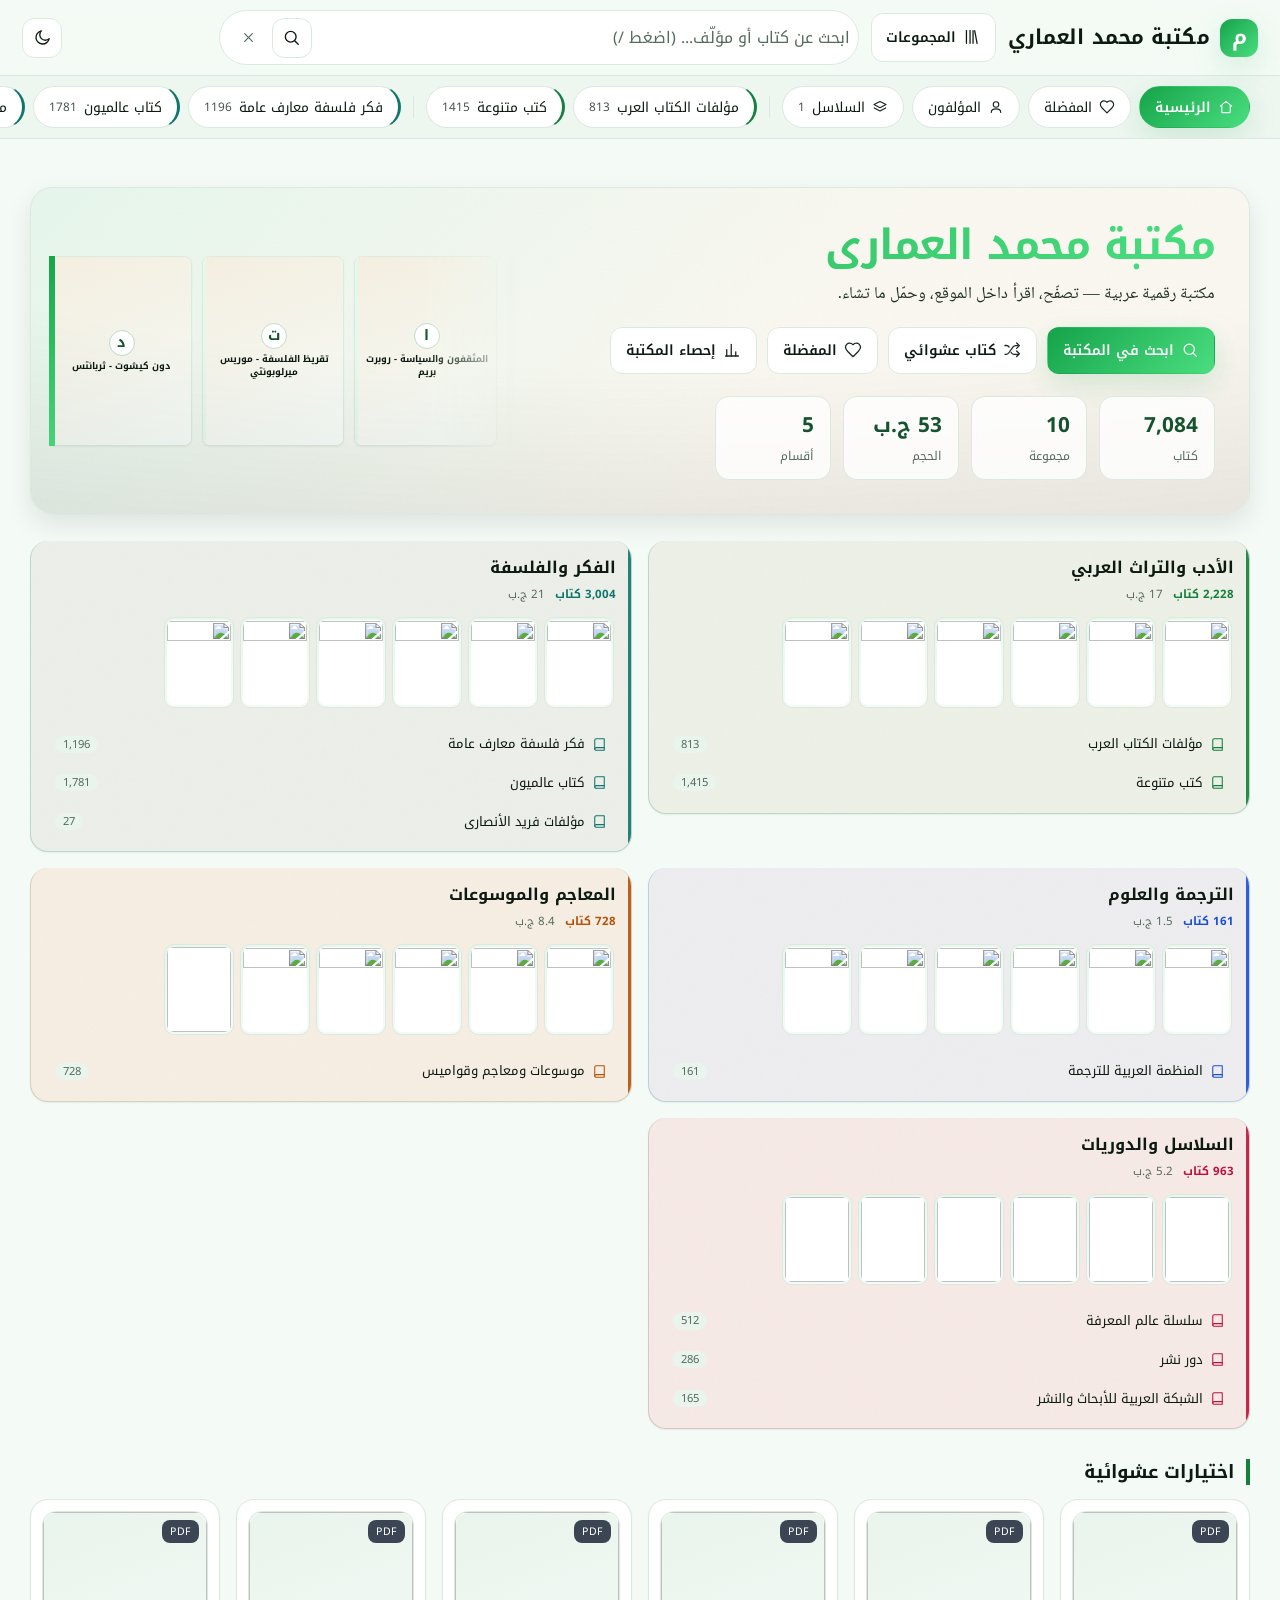
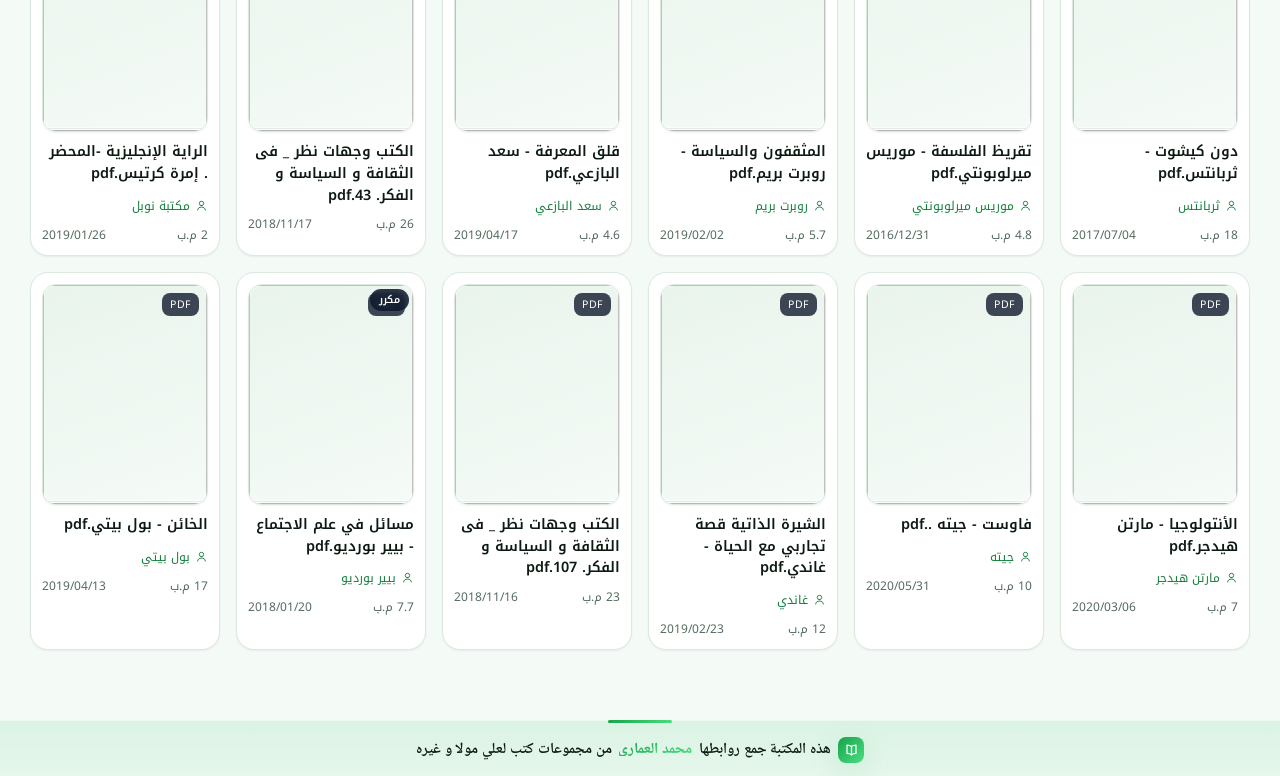
==== docs/index.html @ c39deb6d "pages: static GitHub Pages build with data/catalog.json fallback" ====
<!DOCTYPE html>
<html lang="ar" dir="rtl" data-theme="light">
<head>
<meta charset="utf-8">
<meta name="viewport" content="width=device-width, initial-scale=1, viewport-fit=cover">
<meta name="theme-color" content="#15803d" media="(prefers-color-scheme: light)">
<meta name="theme-color" content="#07140f" media="(prefers-color-scheme: dark)">
<title>مكتبة محمد العماري — كتب للقراءة والتحميل</title>
<meta name="description" content="مكتبة محمد العماري الرقمية: تصفّح واقرأ وحمّل الكتب من مجموعات محفوظة على Google Drive">
<link rel="manifest" href="manifest.webmanifest">
<link rel="icon" href="img/favicon.svg" type="image/svg+xml">
<link rel="stylesheet" href="fonts/fonts.css">
<link rel="stylesheet" href="css/app.css?v=42">
</head>
<body>

<a class="skip-link" href="#content">تجاوز إلى المحتوى</a>

<header class="topbar">
  <a class="brand" href="#/" id="brand">
    <span class="brand-mark">م</span>
    <span class="brand-text">مكتبة محمد العماري</span>
  </a>

  <button class="nav-btn" id="collectionsBtn" title="المجموعات" aria-label="المجموعات" aria-expanded="false" aria-controls="collSheet">
    <span class="nav-ico"></span><span class="nav-label">المجموعات</span>
  </button>

  <form class="search" id="searchForm" role="search" autocomplete="off">
    <input id="q" type="search" name="q" placeholder="ابحث عن كتاب أو مؤلّف... (اضغط /)" aria-label="بحث">
    <button type="submit" class="icon-btn" id="searchGo" title="ابحث" aria-label="ابحث"></button>
    <button type="button" class="icon-btn ghost" id="clearQ" title="تفريغ البحث" aria-label="تفريغ"></button>
    <div class="suggest" id="suggest" hidden></div>
  </form>

  <div class="top-actions">
    <button class="icon-btn" id="themeBtn" title="تبديل الوضع الليلي/النهاري" aria-label="المظهر" aria-pressed="false"></button>
  </div>
</header>

<section class="catbar" aria-label="الأقسام">
  <div class="catbar-inner" id="catbar"></div>
</section>

<div class="layout">
  <main class="content" id="content" tabindex="-1">
    <div class="crumbs" id="crumbs"></div>
    <div class="toolbar" id="toolbar" hidden>
      <div class="chips" id="kindChips"></div>
      <div class="chips letters" id="letterJump" hidden></div>
      <button class="btn small tools-btn" id="filtersBtn" aria-expanded="false" aria-controls="filtersSheet" title="الترتيب وحجم البطاقات">
        <span>المرشّحات</span><span class="fbtn-n" id="filtersCount" hidden></span>
      </button>
      <button class="btn small tools-btn" id="selectBtn" aria-pressed="false" title="حدّد عدة كتب ثم نفّذ إجراءً عليها">
        <span>تحديد</span>
      </button>
    </div>
    <section class="grid" id="grid" aria-live="polite"></section>
    <div class="empty" id="empty" hidden></div>
  </main>
</div>

<!-- شريط الإجراءات عند تحديد عدة كتب -->
<div class="bulkbar" id="bulkbar" hidden>
  <span class="bulk-count" id="bulkCount">0</span>
  <button class="btn small" id="bulkFav"><span>أضف للمفضلة</span></button>
  <button class="btn small" id="bulkExport"><span>صدّر الروابط</span></button>
  <button class="btn small ghost" id="bulkClear"><span>إلغاء</span></button>
</div>

<!-- درج المجموعات (يُفتح عند الحاجة بدل قائمة جانبية دائمة) -->
<div class="sheet" id="collSheet" hidden>
  <div class="sheet-card" role="dialog" aria-label="المجموعات">
    <div class="sheet-head">
      <h3>المجموعات</h3>
      <button class="icon-btn ghost" id="collClose" aria-label="إغلاق"></button>
    </div>
    <p class="hint">اختر مجموعة لعرض فصولها وكتبها.</p>
    <nav class="collections" id="collections"></nav>
    <div class="side-foot">
      <button class="link-btn" id="statsBtn">إحصاء المكتبة</button>
      <button class="link-btn" id="exportFavs">تصدير المفضلة (ملف)</button>
      <button class="link-btn" id="aboutBtn">عن المكتبة</button>
    </div>
  </div>
</div>

<!-- المرشّحات: الترتيب وحجم البطاقات (ورقة سفلية بدل صف طويل في الأعلى) -->
<div class="sheet bottom" id="filtersSheet" hidden>
  <div class="sheet-card" role="dialog" aria-label="المرشّحات">
    <div class="sheet-head">
      <h3>المرشّحات</h3>
      <button class="icon-btn ghost" id="filtersClose" aria-label="إغلاق"></button>
    </div>
    <label class="field">
      <span class="field-label">ترتيب</span>
      <select id="sortSel">
        <option value="name">الاسم (أ-ي)</option>
        <option value="name-desc">الاسم (ي-أ)</option>
        <option value="modified">الأحدث تعديلًا</option>
        <option value="size">الحجم (الأصغر)</option>
        <option value="size-desc">الحجم (الأكبر)</option>
        <option value="kind">النوع</option>
        <option value="issue">رقم العدد (السلاسل)</option>
      </select>
    </label>
    <label class="field">
      <span class="field-label">حجم البطاقات</span>
      <div class="seg" id="densitySel" role="radiogroup" aria-label="حجم البطاقات">
        <button type="button" class="seg-btn" data-density="sm" aria-pressed="false">صغير</button>
        <button type="button" class="seg-btn" data-density="md" aria-pressed="true">متوسط</button>
        <button type="button" class="seg-btn" data-density="lg" aria-pressed="false">كبير</button>
      </div>
    </label>
    <label class="toggle-view">
      <input type="checkbox" id="foldersFirst" checked> <span>المجلدات أولًا</span>
    </label>
    <label class="toggle-view" title="صفوف صغيرة بدل البطاقات">
      <input type="checkbox" id="listView"> <span>عرض قائمة</span>
    </label>
    <label class="toggle-view" id="groupVolsWrap" title="اجمع مجلدات العمل الواحد في بطاقة واحدة">
      <input type="checkbox" id="groupVols" checked> <span>تجميع المجلدات</span>
    </label>
    <button class="link-btn" id="filtersReset">إعادة الترتيب الافتراضي</button>
  </div>
</div>

<footer class="footer">
  <p class="footer-owner"><span class="footer-mark" id="footerMark" aria-hidden="true"></span>هذه المكتبة جمع روابطها <strong class="footer-name">محمد العماري</strong> من مجموعات كتب لعلي مولا و غيره</p>
</footer>

<!-- عارض الكتاب -->
<div class="reader" id="reader" hidden>
  <div class="reader-bar">
    <div class="reader-title" id="readerTitle"></div>
    <div class="reader-actions">
      <a class="btn primary" id="readerDown" target="_blank" rel="noopener" download><span>تحميل</span></a>
      <a class="btn" id="readerOpen" target="_blank" rel="noopener"><span>فتح في درايف</span></a>
      <button class="icon-btn" id="readerFav" title="أضف إلى المفضلة" aria-label="المفضلة" aria-pressed="false"></button>
      <button class="icon-btn" id="readerFull" title="ملء الشاشة" aria-label="ملء الشاشة"></button>
      <button class="icon-btn" id="readerMore" title="المزيد" aria-label="المزيد" aria-expanded="false" aria-controls="readerMenu"></button>
      <button class="icon-btn" id="readerClose" title="إغلاق (Esc)" aria-label="إغلاق"></button>
      <div class="reader-menu" id="readerMenu" hidden>
        <button class="menu-item" id="readerShare" type="button"><span>مشاركة الكتاب</span></button>
        <button class="menu-item" id="readerCopy" type="button"><span>نسخ الرابط</span></button>
        <button class="menu-item" id="readerDone" type="button" aria-pressed="false"><span>تمّت قراءته</span></button>
        <button class="menu-item" id="readerPrev" type="button"><span>السابق</span></button>
        <button class="menu-item" id="readerNext" type="button"><span>التالي</span></button>
        <button class="menu-item" id="readerKeys" type="button"><span>اختصارات لوحة المفاتيح</span></button>
      </div>
    </div>
  </div>
  <div class="reader-sub" id="readerSub" hidden></div>
  <div class="reader-body" id="readerBody"></div>
</div>

<!-- نوافذ المعلومات -->
<div class="modal" id="modal" hidden>
  <div class="modal-card">
    <div class="modal-head"><h3 id="modalTitle"></h3><button class="icon-btn" id="modalClose" aria-label="إغلاق"></button></div>
    <div class="modal-body" id="modalBody"></div>
  </div>
</div>

<div class="toast" id="toast" hidden></div>

<script type="module" src="js/app.js?v=42"></script>
<script>
/* تسجيل عامل الخدمة: تشغيل بلا شبكة. أي فشل يُرسَل لسجل السيرفر ولا يظهر في الصفحة. */
if ('serviceWorker' in navigator && location.protocol.indexOf('http') === 0) {
  window.addEventListener('load', function () {
    navigator.serviceWorker.register('sw.js').then(function () {
      // عامل خدمة جديد أخذ السيطرة (بعد تحديث الواجهة): إعادة تحميل واحدة تكفي
      navigator.serviceWorker.addEventListener('controllerchange', function () {
        try {
          if (sessionStorage.getItem('mk.reloaded')) return;
          sessionStorage.setItem('mk.reloaded', '1');
          location.reload();
        } catch (x) {}
      });
    }).catch(function (e) {
      try { fetch('/api/diag?m=' + encodeURIComponent('sw: ' + (e && e.message || e))); } catch (x) {}
    });
  });
}
</script>
<script>
/* مُبلِّغ صامت — لا يظهر أي صندوق في الصفحة: يرسل الأخطاء إلى سجل السيرفر فقط (حتى 5 لكل تحميل) */
(function () {
  var sent = 0;
  function report(m) { if (sent++ > 5) return; try { fetch('/api/diag?m=' + encodeURIComponent(String(m).slice(0, 300))); } catch (e) {} }
  window.addEventListener('error', function (e) {
    var t = e.target;
    report((t && t.tagName) ? 'فشل تحميل ' + t.tagName + ': ' + (t.src || t.href || '') : (e.message || 'خطأ غير معروف'));
  }, true);
  window.addEventListener('unhandledrejection', function (e) {
    report('rejection: ' + ((e.reason && (e.reason.message || e.reason)) || ''));
  });
})();
</script>
</body>
</html>
---- docs/fonts/fonts.css ----
@font-face {
  font-family: 'Noto Kufi Arabic';
  font-style: normal;
  font-weight: 400 700;
  font-display: swap;
  src: url('noto-kufi-arabic.woff2') format('woff2');
  unicode-range: U+0600-06FF, U+0750-077F, U+0870-088E, U+0890-0891, U+0898-08E1, U+08E3-08FF, U+200C-200E, U+2010-2011, U+204F, U+2E41, U+FB50-FDFF, U+FE70-FE74, U+FE76-FEFC;
}
@font-face {
  font-family: 'Noto Kufi Arabic';
  font-style: normal;
  font-weight: 400 700;
  font-display: swap;
  src: url('noto-kufi-latin.woff2') format('woff2');
  unicode-range: U+0000-00FF, U+0131, U+0152-0153, U+02BB-02BC, U+02C6, U+02DA, U+02DC, U+0304, U+0308, U+0329, U+2000-206F, U+20AC, U+2122, U+2191, U+2193, U+2212, U+2215, U+FEFF, U+FFFD;
}
/* خط النصوص: نسخي للفقرات والقراءة — يريح العين أكثر من الكوفي في الأحجام الصغيرة */
@font-face {
  font-family: 'Noto Naskh Arabic';
  font-style: normal;
  font-weight: 400 700;
  font-display: swap;
  src: url('noto-naskh-arabic.woff2') format('woff2');
  unicode-range: U+0600-06FF, U+0750-077F, U+0870-0891, U+0897-08E1, U+08E3-08FF, U+200C-200E, U+2010-2011, U+204F, U+2E41, U+FB50-FDFF, U+FE70-FE74, U+FE76-FEFC;
}
---- docs/css/app.css ----
/* مكتبة — app.css
   Modern green interface · light + dark · RTL-first · responsive
   ملاحظة مهمة: لا تحذف قاعدة [hidden] أدناه — بدونها يغطّي العارض/النافذة الصفحة كلها. */

/* ---------- 1. الرموز (design tokens) ---------- */
:root {
  /* الأخضر أساس الهوية (أخضر زاهي) */
  --green-50: #eafaf0;
  --green-100: #d3f5e0;
  --green-400: #4ade80;
  --green-500: #22c55e;
  --green-600: #16a34a;
  --green-700: #15803d;
  --green-900: #14532d;
  --mint-400: #2dd4bf;

  --radius-sm: 10px;
  --radius: 14px;
  --radius-lg: 18px;
  --radius-xl: 22px;
  --sans: "Noto Kufi Arabic", "Segoe UI", "Noto Naskh Arabic", "Amiri", system-ui, -apple-system, "Helvetica Neue", sans-serif;
  --mono: ui-monospace, "SFMono-Regular", Menlo, Consolas, monospace;
  --speed: .16s;
}

[data-theme="light"] {
  --bg: #f4faf6;
  --bg-alt: #e9f4ec;
  --surface: #ffffff;
  --surface-2: #f5fbf7;
  --text: #0d1a12;
  --muted: #556b5d;
  --line: #dbe9df;
  --line-strong: #c3dbcb;
  --accent: var(--green-700);
  --accent-strong: var(--green-900);
  --accent-ghost: #86d3a4;
  --accent-soft: #e6f7ec;
  --accent-2: var(--mint-400);
  --ring: rgba(34, 197, 94, .30);
  --grad: linear-gradient(135deg, var(--green-600), var(--green-400));
  --shadow-sm: 0 1px 2px rgba(13, 26, 18, .06);
  --shadow: 0 6px 20px rgba(13, 26, 18, .08);
  --shadow-lg: 0 18px 44px rgba(13, 26, 18, .16);
  --overlay: rgba(13, 26, 18, .5);
  --chip-bg: rgba(255, 255, 255, .78);
  --card-glow: 0 10px 30px rgba(22, 163, 74, .16);
  /* لون لكل قسم من الأقسام الخمسة (الأخضر يبقى الأساس) */
  --sec-1: #15803d; --sec-2: #0f766e; --sec-3: #1d4ed8; --sec-4: #b45309; --sec-5: #be123c;
}

[data-theme="dark"] {
  --bg: #07140f;
  --bg-alt: #0b1d15;
  --surface: #102019;
  --surface-2: #14291f;
  --text: #e8f5ee;
  --muted: #9dc2b0;
  --line: #1e382b;
  --line-strong: #2b5340;
  --accent: var(--green-400);
  --accent-strong: var(--green-500);
  --accent-ghost: #2b6b47;
  --accent-soft: #12291d;
  --accent-2: #2dd4bf;
  --ring: rgba(74, 222, 128, .35);
  --grad: linear-gradient(135deg, var(--green-600), var(--mint-400));
  --shadow-sm: 0 1px 2px rgba(0, 0, 0, .4);
  --shadow: 0 8px 24px rgba(0, 0, 0, .45);
  --shadow-lg: 0 20px 50px rgba(0, 0, 0, .55);
  --overlay: rgba(3, 12, 8, .72);
  --chip-bg: rgba(16, 32, 25, .8);
  --card-glow: 0 10px 30px rgba(0, 0, 0, .5);
  /* رمز الكود المستخدم في الشرائح/التوست */
  --code: #e8f5ee;
  --sec-1: #4ade80; --sec-2: #2dd4bf; --sec-3: #818cf8; --sec-4: #fbbf24; --sec-5: #fb7185;
}

/* \u0639\u0642\u062f \u0636\u0631\u0648\u0631\u064a: `hidden` \u064a\u062c\u0628 \u0623\u0646 \u064a\u0641\u0648\u0632 \u0639\u0644\u0649 display \u0641\u064a \u0627\u0644\u0639\u0627\u0631\u0636/\u0627\u0644\u0646\u0627\u0641\u0630\u0629/\u0634\u0631\u064a\u0637 \u0627\u0644\u0623\u062f\u0648\u0627\u062a */
[hidden] { display: none !important; }

* { box-sizing: border-box; }

html { scroll-behavior: smooth; }
html, body {
  margin: 0; padding: 0; min-height: 100%;
  background:
    radial-gradient(900px 420px at 100% -10%, var(--accent-soft), transparent 70%),
    var(--bg);
  color: var(--text);
  font-family: var(--sans);
  font-size: 16px; line-height: 1.65;
  -webkit-text-size-adjust: 100%;
  -webkit-tap-highlight-color: transparent;
}
::selection { background: var(--accent); color: #fff; }

a { color: var(--accent); text-decoration: none; }
a:hover { text-decoration: underline; }
button, input, select { font-family: inherit; font-size: 1rem; color: inherit; }
:focus-visible { outline: 2px solid var(--accent); outline-offset: 2px; border-radius: 8px; }

/* ---------- 2. الشريط العلوي ---------- */
.topbar {
  position: sticky; top: 0; z-index: 40;
  display: flex; align-items: center; gap: 12px;
  padding: 10px clamp(12px, 2vw, 22px);
  background: rgba(244, 250, 246, .82);
  backdrop-filter: saturate(140%) blur(14px);
  -webkit-backdrop-filter: saturate(140%) blur(14px);
  border-block-end: 1px solid var(--line);
}
[data-theme="dark"] .topbar { background: rgba(7, 20, 15, .82); }

.brand { display: flex; align-items: center; gap: 10px; color: var(--text); font-weight: 700; }
.brand:hover { text-decoration: none; }
.brand-mark {
  display: grid; place-items: center; width: 38px; height: 38px;
  border-radius: 12px; background: var(--grad); color: #fff;
  font-size: 21px; font-weight: 700; box-shadow: var(--card-glow);
}
.brand-text { font-size: 1.28rem; letter-spacing: .3px; }

.search {
  position: relative;
  flex: 1; display: flex; align-items: center; gap: 6px; max-width: 640px;
  background: var(--surface);
  border: 1px solid var(--line); border-radius: 999px;
  padding: 4px 6px 4px 12px;
  transition: border-color var(--speed), box-shadow var(--speed);
}
.search:focus-within { border-color: var(--accent); box-shadow: 0 0 0 4px var(--ring); }
.search input { flex: 1; min-width: 0; border: 0; background: transparent; outline: none; padding: 7px 2px; }
.search input::placeholder { color: var(--muted); }
.search input::-webkit-search-cancel-button { display: none; }

.top-actions { display: flex; align-items: center; gap: 8px; margin-inline-start: auto; }
.pill {
  background: var(--accent-soft); color: var(--accent);
  border: 1px solid var(--line);
  border-radius: 999px; padding: 4px 13px; font-size: .84rem; font-weight: 700; white-space: nowrap;
}

.icon-btn {
  border: 1px solid var(--line); background: var(--surface); border-radius: 12px;
  width: 40px; height: 40px; display: grid; place-items: center; cursor: pointer;
  transition: background var(--speed), transform var(--speed), border-color var(--speed), color var(--speed);
}
.icon-btn:hover { background: var(--accent-soft); border-color: var(--accent); color: var(--accent); }
.icon-btn:active { transform: scale(.94); }
.icon-btn.ghost { border-color: transparent; background: transparent; color: var(--muted); width: 34px; height: 34px; }
.icon-btn.ghost:hover { background: var(--accent-soft); }

/* ---------- 2b. الأيقونات (SVG خطية، ترث لون النص) ---------- */
.ico { flex: 0 0 auto; display: inline-block; vertical-align: -.16em; }
.btn .ico, .chip .ico, .cat-pill .ico, .col-item .ico, .crumbs .ico { opacity: .95; }
.qbtn .ico, .icon-btn .ico { opacity: 1; }
.card .meta .ico, .stat .ico { opacity: .8; }
.cover .noimg .ico, .empty .big .ico, .reader-note .big .ico { stroke-width: 1.4; color: var(--muted); }
.badge-dup .ico, .badge-folder .count .ico { width: 12px; height: 12px; }
.link-btn .ico { opacity: .85; }
.cat-sep { cursor: default; }

/* ---------- 3. التخطيط (بلا قائمة جانبية: شريط أقسام + درج عند الحاجة) ---------- */
.layout { display: block; max-width: 1500px; margin-inline: auto; min-height: calc(100vh - 200px); }
.content { padding: 20px clamp(14px, 2.4vw, 30px) 70px; min-width: 0; }

/* زر المجموعات في الشريط العلوي */
.nav-btn {
  display: inline-flex; align-items: center; gap: 7px;
  border: 1px solid var(--line); background: var(--surface); border-radius: 12px;
  padding: 8px 14px; cursor: pointer; font-size: .88rem; font-weight: 600; white-space: nowrap;
  transition: all var(--speed);
}
.nav-btn:hover { border-color: var(--accent); color: var(--accent); background: var(--accent-soft); }
.nav-btn .nav-ico { font-size: 1rem; }

/* شريط الأقسام الأفقي */
.catbar { border-block-end: 1px solid var(--line); background: rgba(233, 244, 236, .5); }
[data-theme="dark"] .catbar { background: rgba(11, 29, 21, .5); }
.catbar-inner {
  display: flex; gap: 8px; align-items: center; overflow-x: auto;
  padding: 10px clamp(14px, 2.4vw, 30px);
  max-width: 1500px; margin-inline: auto;
  scrollbar-width: none;
}
.catbar-inner::-webkit-scrollbar { display: none; }
.cat-pill {
  display: inline-flex; align-items: center; gap: 7px; white-space: nowrap;
  border: 1px solid var(--line); background: var(--surface); color: var(--text);
  border-radius: 999px; padding: 7px 15px; cursor: pointer; font-size: .86rem;
  transition: all var(--speed);
}
.cat-pill:hover { border-color: var(--accent); color: var(--accent); transform: translateY(-1px); }
.cat-pill.active { background: var(--grad); border-color: transparent; color: #fff; font-weight: 600; box-shadow: var(--card-glow); }
.cat-pill .n { font-size: .74rem; opacity: .75; font-variant-numeric: tabular-nums; }
.cat-sep { width: 1px; height: 22px; background: var(--line); flex: 0 0 auto; margin-inline: 4px; }

/* درج المجموعات */
.sheet { position: fixed; inset: 0; z-index: 65; background: var(--overlay); display: flex; justify-content: flex-end; backdrop-filter: blur(3px); }
.sheet-card {
  width: min(420px, 92vw); height: 100%; overflow: auto;
  background: var(--surface); border-inline-end: 1px solid var(--line);
  padding: 18px 18px 40px; box-shadow: var(--shadow-lg);
  animation: sheet-in .22s ease;
}
@keyframes sheet-in { from { transform: translateX(-24px); opacity: .4; } to { transform: none; opacity: 1; } }
.sheet-head { display: flex; align-items: center; justify-content: space-between; gap: 10px; }
.sheet-head h3 { margin: 0; font-size: 1.05rem; font-weight: 700; }
.sheet .hint { margin: 8px 0 14px; }

.collections { display: flex; flex-direction: column; gap: 3px; }
.col-item {
  display: flex; align-items: center; gap: 9px; width: 100%; text-align: start;
  padding: 10px 12px; border-radius: 12px; border: 1px solid transparent;
  background: transparent; cursor: pointer; line-height: 1.35; color: var(--text);
  transition: background var(--speed), border-color var(--speed);
}
.col-item:hover { background: var(--surface-2); border-color: var(--line); }
.col-item.active { background: var(--accent-soft); border-color: var(--accent); color: var(--accent-strong); font-weight: 700; }
.col-item .emoji { font-size: 1.05rem; }
.col-item .cname { flex: 1; font-size: .93rem; overflow: hidden; text-overflow: ellipsis; }
.col-item .cnum {
  font-size: .74rem; color: var(--muted); background: var(--bg-alt);
  border-radius: 999px; padding: 1px 9px; font-variant-numeric: tabular-nums;
}
.col-item.active .cnum { color: var(--accent-strong); background: var(--surface); }

.side-group {
  margin: 16px 6px 6px; font-size: .72rem; font-weight: 700; letter-spacing: .6px; color: var(--muted);
}
.side-group::after { content: ""; display: block; height: 1px; margin-top: 5px; background: var(--line); }

.side-foot { margin-top: 22px; display: flex; flex-direction: column; gap: 2px; border-block-start: 1px solid var(--line); padding-top: 10px; }
.link-btn {
  background: none; border: 0; padding: 9px 8px; text-align: start; cursor: pointer;
  color: var(--muted); border-radius: 10px; font-size: .9rem;
  transition: color var(--speed), background var(--speed);
}
.link-btn:hover { color: var(--accent); background: var(--surface-2); }

.crumbs { display: flex; flex-wrap: wrap; align-items: center; gap: 6px; font-size: .88rem; color: var(--muted); min-height: 28px; }
.crumbs button {
  background: transparent; border: 0; color: var(--accent); cursor: pointer;
  padding: 3px 8px; border-radius: 9px; font-weight: 600;
  transition: background var(--speed);
}
.crumbs button:hover { background: var(--accent-soft); text-decoration: none; }
.crumbs .sep { opacity: .45; }

/* ---------- 4. شريط الأدوات والمرشّحات ---------- */
.toolbar { display: flex; flex-wrap: wrap; align-items: center; gap: 10px; margin: 12px 0 18px; }
.chips { display: flex; flex-wrap: wrap; gap: 7px; }
.chip {
  border: 1px solid var(--line); background: var(--surface); border-radius: 999px;
  padding: 6px 14px; cursor: pointer; font-size: .84rem; color: var(--text);
  transition: all var(--speed);
}
.chip:hover { border-color: var(--accent); color: var(--accent); }
.chip.on { background: var(--accent); border-color: var(--accent); color: #fff; font-weight: 600; box-shadow: 0 4px 14px var(--ring); }

.sort { margin-inline-start: auto; display: flex; align-items: center; gap: 7px; font-size: .86rem; color: var(--muted); }
.sort select {
  border: 1px solid var(--line); background: var(--surface); border-radius: 11px;
  padding: 7px 10px; cursor: pointer; color: var(--text);
}
.sort select:hover { border-color: var(--accent); }
.toggle-view { display: flex; align-items: center; gap: 7px; font-size: .86rem; color: var(--muted); cursor: pointer; }
.toggle-view input { accent-color: var(--accent); width: 16px; height: 16px; }

/* ---------- 5. الشبكة والبطاقات ---------- */
.grid { display: grid; gap: 16px; grid-template-columns: repeat(auto-fill, minmax(180px, 1fr)); }
.grid.list { grid-template-columns: 1fr; }

.card {
  position: relative; display: flex; flex-direction: column; gap: 9px;
  background: var(--surface); border: 1px solid var(--line); border-radius: var(--radius-lg);
  padding: 11px; cursor: pointer; box-shadow: var(--shadow-sm);
  transition: transform var(--speed) ease, box-shadow var(--speed), border-color var(--speed);
}
.card:hover { transform: translateY(-4px); border-color: var(--accent); box-shadow: var(--shadow-lg); }
.card:focus-visible { outline: 2px solid var(--accent); outline-offset: 3px; }
.card:active { transform: translateY(-1px); }

.cover {
  position: relative; aspect-ratio: 3 / 4; border-radius: var(--radius);
  overflow: hidden; display: grid; place-items: center;
  background: linear-gradient(160deg, var(--bg-alt), var(--surface-2));
  border: 1px solid var(--line);
}
.cover img { width: 100%; height: 100%; object-fit: cover; display: block; }
.cover .noimg {
  position: absolute; inset: 0; display: grid; place-items: center;
  font-size: 2.5rem; background: var(--surface-2);
}
/* لون النوع يملأ الغلاف: أيقونة بلون النوع لا بالرمادي */
.cover .noimg .ico { color: inherit; opacity: .9; }

/* غلاف بديل: صفحة عنوان مصغّرة للكتب التي لا تُعرض صورتها */
.cover-fallback {
  position: absolute; inset: 0; display: flex; flex-direction: column;
  align-items: center; justify-content: center; gap: 7px;
  padding: 16px 12px 16px 20px; text-align: center;
  background: linear-gradient(160deg, var(--bg-alt), var(--surface-2));
  border-inline-start: 6px solid var(--accent-soft);
}
.cover-fallback .cf-spine {
  position: absolute; inset-block: 0; inset-inline-start: 0; width: 6px;
  background: var(--grad);
}
.cover-fallback .cf-initial {
  width: 44px; height: 44px; display: grid; place-items: center;
  border-radius: 50%; background: var(--surface); border: 1px solid var(--line-strong);
  color: var(--accent-strong); font-size: 1.4rem; font-weight: 800;
}
.cover-fallback .cf-title {
  font-size: .78rem; font-weight: 700; line-height: 1.45; color: var(--text);
  display: -webkit-box; -webkit-line-clamp: 4; -webkit-box-orient: vertical; overflow: hidden;
}
.cover-fallback .cf-author {
  font-size: .66rem; color: var(--muted); max-width: 100%;
  overflow: hidden; text-overflow: ellipsis; white-space: nowrap;
}
/* في مربّعات الأقسام الصغيرة: الحرف فقط */
.sec-cover .cover-fallback { padding: 4px; border-inline-start-width: 3px; gap: 0; }
.sec-cover .cover-fallback .cf-initial { width: 26px; height: 26px; font-size: .92rem; }
.sec-cover .cover-fallback .cf-title,
.sec-cover .cover-fallback .cf-author { display: none; }
.cover .fmt {
  position: absolute; inset-inline-start: 8px; inset-block-start: 8px;
  background: rgba(9, 20, 40, .78); color: #fff; border-radius: 8px;
  font-size: .66rem; padding: 3px 8px; letter-spacing: .6px; text-transform: uppercase;
  backdrop-filter: blur(4px);
}
.card .title {
  font-size: .9rem; font-weight: 600; line-height: 1.45;
  display: -webkit-box; -webkit-line-clamp: 3; -webkit-box-orient: vertical; overflow: hidden;
}
.card .meta { font-size: .73rem; color: var(--muted); display: flex; justify-content: space-between; gap: 6px; }
.badge-folder .cover { background: linear-gradient(160deg, var(--accent-soft), var(--surface-2)); }
.badge-folder .cover .noimg { font-size: 3rem; opacity: .8; }
.card .count {
  position: absolute; inset-inline-end: 16px; inset-block-start: 16px;
  background: var(--grad); color: #fff; border-radius: 999px;
  font-size: .72rem; font-weight: 700; padding: 3px 10px; box-shadow: var(--card-glow);
}
.badge-dup {
  position: absolute; inset-block-start: 16px; inset-inline-start: 16px;
  background: rgba(9, 20, 40, .82); color: #fff; border-radius: 999px;
  font-size: .64rem; font-weight: 600; padding: 3px 9px; backdrop-filter: blur(4px);
}

/* أزرار سريعة على الغلاف */
.cover .quick {
  position: absolute; inset-block-end: 8px; inset-inline-end: 8px;
  display: flex; gap: 6px; opacity: 0; transform: translateY(4px);
  transition: opacity var(--speed), transform var(--speed);
}
.card:hover .cover .quick, .card:focus-within .cover .quick { opacity: 1; transform: none; }
.qbtn {
  display: grid; place-items: center; width: 34px; height: 34px; border-radius: 11px;
  background: rgba(9, 20, 40, .82); color: #fff; font-size: 16px;
  border: 1px solid rgba(255, 255, 255, .22); backdrop-filter: blur(4px);
  transition: background var(--speed), transform var(--speed);
}
.qbtn:hover { background: var(--accent); text-decoration: none; transform: scale(1.06); }

/* ---------- 6. الرئيسية ---------- */
.grid.home { display: block; }
.hero {
  position: relative; overflow: hidden;
  background: linear-gradient(135deg, var(--accent-soft), var(--surface) 62%);
  border: 1px solid var(--line); border-radius: var(--radius-xl);
  padding: clamp(22px, 3vw, 34px); margin-bottom: 26px; box-shadow: var(--shadow);
}
.hero::after {
  content: ""; position: absolute; inset-block-start: -60px; inset-inline-start: -40px;
  width: 260px; height: 260px; border-radius: 50%;
  background: var(--grad); opacity: .16; filter: blur(30px); pointer-events: none;
}
.hero h1 {
  margin: 0 0 8px; font-size: clamp(1.7rem, 5vw, 2.5rem); font-weight: 800;
  letter-spacing: -.5px; background: var(--grad);
  -webkit-background-clip: text; background-clip: text;
  -webkit-text-fill-color: transparent;
}
.hero p { margin: 0 0 18px; color: var(--muted); font-size: 1rem; }
.hero-actions { display: flex; flex-wrap: wrap; gap: 10px; }
.hero-stats { display: flex; flex-wrap: wrap; gap: 12px; margin-top: 22px; }
.stat {
  min-width: 116px; padding: 11px 16px; border-radius: var(--radius);
  background: var(--chip-bg); border: 1px solid var(--line); backdrop-filter: blur(6px);
}
.stat b { display: block; font-size: 1.3rem; font-weight: 800; color: var(--accent-strong); font-variant-numeric: tabular-nums; }
.stat span { font-size: .76rem; color: var(--muted); }

.grid-inner { display: grid; gap: 16px; grid-template-columns: repeat(auto-fill, minmax(190px, 1fr)); }
.sec-title {
  display: flex; align-items: center; gap: 10px;
  margin: 30px 0 14px; font-size: 1.1rem; font-weight: 700;
  padding-inline-start: 12px; border-inline-start: 4px solid var(--accent);
}
.sec-title .sec-count { font-size: .76rem; font-weight: 600; color: var(--accent); background: var(--accent-soft); border-radius: 999px; padding: 2px 10px; }

/* الأقسام في صناديق: 3 في الصف على الشاشات الواسعة، و2 على الجوال (لا عمود واحد) */
.sec-grid { display: grid; gap: 16px; grid-template-columns: repeat(2, minmax(0, 1fr)); align-items: start; }

.sec-box {
  display: flex; flex-direction: column; gap: 11px;
  background: var(--surface); border: 1px solid var(--line); border-radius: var(--radius-lg);
  border-block-start: 3px solid var(--accent);
  padding: 15px 15px 12px; box-shadow: var(--shadow-sm);
  transition: box-shadow var(--speed), transform var(--speed), border-color var(--speed);
}
.sec-box:hover { box-shadow: var(--shadow); transform: translateY(-2px); border-color: var(--line-strong); }
.sec-box-head h3 { margin: 0 0 5px; font-size: .98rem; font-weight: 750; line-height: 1.4; }
.sec-box-meta { display: flex; flex-wrap: wrap; gap: 4px 10px; font-size: .72rem; color: var(--muted); }
.sec-box-meta .n { color: var(--accent); font-weight: 700; font-variant-numeric: tabular-nums; }

/* أغلفة الكتب: الصفحة الأولى كاملة (contain) لا شريط مقصوص — وصفّ أفقي يمكن سحبه */
.sec-covers {
  display: flex; gap: 6px; overflow-x: auto; overscroll-behavior-x: contain;
  padding: 2px 2px 7px; scroll-snap-type: x proximity;
  scrollbar-width: thin;
}
.sec-covers::-webkit-scrollbar { height: 6px; }
.sec-covers::-webkit-scrollbar-thumb { background: var(--line-strong); border-radius: 999px; }
.sec-cover {
  flex: 0 0 58px; width: 58px; padding: 2px; cursor: pointer; scroll-snap-align: start;
  background: linear-gradient(160deg, var(--accent-soft), var(--surface-2));
  border: 1px solid var(--line); border-radius: 10px;
  transition: transform var(--speed), border-color var(--speed), box-shadow var(--speed);
}
.sec-cover:hover { border-color: var(--accent); transform: translateY(-3px); box-shadow: var(--shadow); }
.sec-cover .ico { color: var(--accent); }
.sec-cover img {
  display: block; width: 100%; aspect-ratio: 3 / 4;
  object-fit: contain; background: #fff; border-radius: 7px;
}
[data-theme="dark"] .sec-cover img { background: #eef3ef; }
@media (min-width: 1100px) { .sec-cover { flex-basis: 70px; width: 70px; } }

.sec-cols { display: flex; flex-direction: column; gap: 3px; }
.sec-col {
  display: flex; align-items: center; gap: 7px; width: 100%; text-align: start;
  background: transparent; border: 1px solid transparent; border-radius: 10px;
  padding: 8px; cursor: pointer; color: var(--text); font-size: .82rem; line-height: 1.35;
  transition: background var(--speed), border-color var(--speed), color var(--speed);
}
.sec-col:hover { background: var(--accent-soft); border-color: var(--line); color: var(--accent-strong); }
.sec-col .ico { color: var(--accent); }
.sec-col .cname { flex: 1; min-width: 0; overflow: hidden; text-overflow: ellipsis; white-space: nowrap; }
.sec-col .cnum {
  font-size: .7rem; color: var(--muted); background: var(--bg-alt);
  border-radius: 999px; padding: 1px 8px; font-variant-numeric: tabular-nums;
}

.cdesc { font-size: .78rem; color: var(--muted); margin: 0; line-height: 1.55; }

.coll-head {
  margin: 6px 0 20px; padding: 18px 20px; border: 1px solid var(--line);
  border-inline-start: 4px solid var(--accent); border-radius: var(--radius-lg);
  background: linear-gradient(135deg, var(--accent-soft), var(--surface) 70%);
  box-shadow: var(--shadow-sm);
}
.coll-head h2 { margin: 0 0 6px; font-size: 1.2rem; font-weight: 750; }
.coll-head .meta { display: flex; flex-wrap: wrap; gap: 14px; color: var(--muted); font-size: .8rem; margin-top: 8px; }

/* ---------- 7. أزرار عامة / حالة فارغة / توست ---------- */
.btn {
  display: inline-flex; align-items: center; gap: 7px;
  border: 1px solid var(--line); background: var(--surface); color: var(--text);
  border-radius: 12px; padding: 9px 15px; cursor: pointer; font-size: .88rem; font-weight: 600;
  transition: all var(--speed);
}
.btn:hover { border-color: var(--accent); color: var(--accent); text-decoration: none; transform: translateY(-1px); }
.btn.primary { background: var(--grad); border-color: transparent; color: #fff; box-shadow: var(--card-glow); }
.btn.primary:hover { filter: brightness(1.06); color: #fff; }

.empty { text-align: center; color: var(--muted); padding: 70px 20px; font-size: 1rem; }
.empty .big { display: block; margin-bottom: 14px; line-height: 0; }
.empty .big svg { display: block; margin: 0 auto; filter: drop-shadow(0 8px 18px rgba(21,128,61,.18)); }
.empty strong { color: var(--text); font-size: 1.06rem; }
.empty p { margin: 6px 0 0; }

.toast {
  position: fixed; inset-block-end: 26px; inset-inline-start: 50%; transform: translateX(50%);
  background: var(--text); color: var(--bg); padding: 11px 20px; border-radius: 999px;
  box-shadow: var(--shadow-lg); z-index: 90; font-size: .88rem;
}

.hint.center { text-align: center; margin-top: 30px; }
.hint code { background: var(--surface-2); border: 1px solid var(--line); border-radius: 7px; padding: 1px 7px; font-family: var(--mono); font-size: .8rem; }

/* ---------- 8. العارض (reader) ---------- */
.reader { position: fixed; inset: 0; z-index: 70; background: var(--bg); display: flex; flex-direction: column; }
.reader-bar {
  display: flex; align-items: center; gap: 12px; padding: 10px clamp(12px, 2vw, 20px);
  border-block-end: 1px solid var(--line); background: var(--surface); box-shadow: var(--shadow-sm);
}
.reader-title { flex: 1; font-weight: 700; font-size: .95rem; overflow: hidden; text-overflow: ellipsis; white-space: nowrap; }
.reader-actions { display: flex; align-items: center; gap: 8px; flex-wrap: wrap; }
.reader-body { flex: 1; background: var(--surface-2); position: relative; }
.reader-body iframe { width: 100%; height: 100%; border: 0; display: block; background: #fff; }
.reader-note { padding: 28px; max-width: 760px; margin: 0 auto; text-align: center; color: var(--muted); }
.reader-note .big { font-size: 3rem; display: block; margin-bottom: 10px; }
.reader-note .acts { display: flex; gap: 10px; justify-content: center; margin-top: 18px; flex-wrap: wrap; }
.reader-note.sub {
  display: flex; align-items: center; gap: 10px; flex-wrap: wrap;
  padding: 10px 16px; background: var(--accent-soft); color: var(--text);
  border-block-start: 1px solid var(--line); font-size: .85rem;
}
.reader-note.sub .grow { flex: 1; }
audio, video { width: 100%; max-width: 900px; display: block; margin: 26px auto; }

/* ---------- 9. النافذة ---------- */
.modal { position: fixed; inset: 0; z-index: 80; background: var(--overlay); display: grid; place-items: center; padding: 18px; backdrop-filter: blur(3px); }
.modal-card {
  background: var(--surface); border: 1px solid var(--line); border-radius: var(--radius-xl);
  max-width: 640px; width: 100%; max-height: 84vh; overflow: auto; box-shadow: var(--shadow-lg);
}
.modal-head {
  display: flex; align-items: center; justify-content: space-between; gap: 10px;
  padding: 14px 20px; border-block-end: 1px solid var(--line);
  position: sticky; top: 0; background: var(--surface); z-index: 1;
}
.modal-head h3 { margin: 0; font-size: 1.05rem; font-weight: 700; }
.modal-body { padding: 16px 20px 24px; }
.modal-body table { width: 100%; border-collapse: collapse; font-size: .9rem; }
.modal-body td { padding: 7px 4px; border-block-end: 1px dashed var(--line); }
.modal-body td:last-child { text-align: end; font-weight: 700; font-variant-numeric: tabular-nums; }

/* ---------- 10. التذييل وشريط التقدّم ---------- */
.footer {
  text-align: center; padding: 30px 12px 40px;
  border-block-start: 1px solid var(--line); background: var(--bg-alt);
}
/* اسم المعدّ: واضح وبارز */
.footer-owner {
  display: inline-block; margin: 0;
  font-size: clamp(1.15rem, 3.6vw, 1.5rem); font-weight: 800;
  letter-spacing: .3px; line-height: 1.4; color: var(--text);
  background: var(--accent-soft); border: 1px solid var(--line);
  border-radius: 999px; padding: 10px 26px;
  box-shadow: var(--shadow-sm);
}
.footer-owner::selection { background: var(--accent); color: #fff; }
.progress { position: fixed; inset-block-start: 0; inset-inline-start: 0; height: 3px; background: var(--grad); width: 0; z-index: 99; transition: width .2s; }

/* ---------- 10b. المفضلة · آخر ما قرأت · العرض التدريجي ---------- */
/* زر القلب على الغلاف */
.qbtn.fav.on { background: #e11d48; border-color: #fb7185; }
.icon-btn.on { background: #e11d48; border-color: #fb7185; color: #fff; }
.card .badge-fav {
  position: absolute; inset-block-start: 16px; inset-inline-end: 16px;
  display: grid; place-items: center; width: 26px; height: 26px;
  border-radius: 999px; background: rgba(225, 29, 72, .94); color: #fff;
  box-shadow: var(--shadow-sm);
}
.card .badge-fav .ico { width: 14px; height: 14px; }

/* «عرض المزيد»: عرض تدريجي 60 بطاقة في المرّة بدل رسم مئات البطاقات دفعة واحدة */
.more-wrap { grid-column: 1 / -1; display: flex; align-items: center; justify-content: center; padding: 18px 0 6px; }
.more-btn { min-width: 240px; justify-content: center; }

/* شرائح أفقية (آخر ما قرأت) */
.strip { display: flex; gap: 14px; overflow-x: auto; padding-block-end: 8px; }
.strip > .card { flex: 0 0 clamp(142px, 34vw, 188px); }
.strip::-webkit-scrollbar { height: 6px; }
.strip::-webkit-scrollbar-thumb { background: var(--line-strong); border-radius: 999px; }

/* ---------- 10c. أغلفة الواجهة ---------- */
.hero > *:not(.hero-mosaic) { position: relative; z-index: 1; }
/* حزام أغلفة متحرّك: يمرّ بلا انقطاع، والحافتان تتلاشيان.
   direction: ltr مقصود: في RTL يمتدّ الصف يسارًا فتفرغ النافذة عند التمرير،
   وهنا يمتدّ يمينًا فيدخل الغلاف من اليمين ويخرج من اليسار (يمين ← يسار). */
.hero-mosaic {
  direction: ltr;
  display: flex; align-items: center;
  overflow: hidden; margin-bottom: 14px;
  -webkit-mask-image: linear-gradient(to right, transparent, #000 7%, #000 93%, transparent);
  mask-image: linear-gradient(to right, transparent, #000 7%, #000 93%, transparent);
}
.hero-track {
  direction: ltr;
  display: flex; flex: none; flex-direction: row; width: max-content;
  will-change: transform;                       /* الحركة من JS: translate3d كل إطار */
}
.hero-cover {
  flex: 0 0 auto; height: 104px; aspect-ratio: 3 / 4;
  margin-inline-end: 8px;                       /* بدل gap: يجعل -50% دقيقة */
  border-radius: 8px; overflow: hidden; background: #fff;
  border: 1px solid var(--line); box-shadow: var(--shadow-sm);
}
/* الغلاف كاملًا داخل الإطار، لا مقصوصًا: contain + خلفية بيضاء للكتاب */
.hero-cover img {
  width: 100%; height: 100%; object-fit: contain; display: block;
  padding: 3px; background: #fff;
}
[data-theme="dark"] .hero-cover img { background: #eef3ef; }
/* صفحة عنوان مصغّرة داخل الغلاف (بديل الصورة) */
.cover-fallback.inline {
  position: static; inset: auto; height: 100%; padding: 6px; gap: 4px;
  border-inline-start-width: 3px;
}
.cover-fallback.inline .cf-initial { width: 26px; height: 26px; font-size: .9rem; }
.cover-fallback.inline .cf-title { font-size: .58rem; line-height: 1.4; -webkit-line-clamp: 3; }
.cover-fallback.inline .cf-author { display: none; }

/* واسع: حزام الأغلفة في طرف الصندوق، ويعرض نحو ثلاثة أغلفة */
@media (min-width: 900px) {
  .hero-mosaic {
    /* تثبيت فيزيائي إلى أقصى اليسار: العنصر صار direction:ltr، فـ«inline-end»
       تعني يمينه هو — وكان الشريط يقفز فوق العنوان. */
    position: absolute; top: 20px; bottom: 20px; left: 18px; right: auto;
    width: min(52%, 470px); margin: 0;
    /* تتلاشى عند المنتصف (جهة العنوان) وتصل حافّة اليسار واضحة */
    -webkit-mask-image: linear-gradient(to right, #000 80%, transparent);
    mask-image: linear-gradient(to right, #000 80%, transparent);
  }
  .hero-cover { height: 190px; margin-inline-end: 10px; }
}

/* ---------- 10d. هياكل التحميل ---------- */
.sk-card {
  display: flex; flex-direction: column; gap: 9px;
  background: var(--surface); border: 1px solid var(--line);
  border-radius: var(--radius-lg); padding: 11px;
}
.sk-cover { aspect-ratio: 3 / 4; border-radius: var(--radius); }
.sk-line { height: 10px; border-radius: 6px; }
.sk-line.short { width: 58%; }
.sk-cover, .sk-line {
  background: linear-gradient(90deg, var(--bg-alt) 25%, var(--surface-2) 37%, var(--bg-alt) 63%);
  background-size: 400% 100%; animation: sk 1.3s ease-in-out infinite;
}
@keyframes sk { 0% { background-position: 100% 0; } 100% { background-position: 0 0; } }
@media (prefers-reduced-motion: reduce) { .sk-cover, .sk-line { animation: none; } }

/* ---------- 10e. عرض القائمة (صفوف) ---------- */
.grid.list { grid-template-columns: 1fr; gap: 8px; }
.grid.list .card {
  flex-direction: row; align-items: center; gap: 12px;
  padding: 8px 12px; border-radius: var(--radius);
}
.grid.list .card .cover { flex: 0 0 44px; width: 44px; aspect-ratio: 3 / 4; border-radius: 8px; }
.grid.list .card .cover .fmt, .grid.list .cover .quick { display: none; }
.grid.list .card .title { -webkit-line-clamp: 1; font-size: .88rem; }
.grid.list .card .meta { margin-inline-start: auto; gap: 12px; white-space: nowrap; }
.grid.list .author-line { flex: 0 0 auto; }
.grid.list .sec-title { grid-column: 1 / -1; }

/* ---------- 10f. المؤلفون ---------- */
.author-grid { grid-column: 1 / -1; display: grid; gap: 10px; grid-template-columns: repeat(auto-fill, minmax(200px, 1fr)); }
.author-chip {
  display: flex; align-items: center; gap: 8px; text-align: start; cursor: pointer;
  background: var(--surface); border: 1px solid var(--line); border-radius: var(--radius);
  padding: 10px 12px; color: var(--text); font-size: .88rem;
  transition: all var(--speed);
}
.author-chip:hover { border-color: var(--accent); background: var(--accent-soft); color: var(--accent-strong); }
.author-chip .ico { color: var(--accent); }
.author-chip .aname { flex: 1; min-width: 0; overflow: hidden; text-overflow: ellipsis; white-space: nowrap; }
.author-chip .acount {
  font-size: .72rem; color: var(--muted); background: var(--bg-alt);
  border-radius: 999px; padding: 1px 8px; font-variant-numeric: tabular-nums;
}
.card .author-line {
  display: inline-flex; align-items: center; gap: 5px; align-self: flex-start;
  background: none; border: 0; padding: 0; cursor: pointer;
  color: var(--accent); font-size: .76rem; text-align: start; max-width: 100%;
}
.card .author-line span { overflow: hidden; text-overflow: ellipsis; white-space: nowrap; }
.card .author-line:hover { text-decoration: underline; }
.card .meta .issue { color: var(--accent); font-weight: 600; }

/* ---------- 10g. ألوان الأقسام وشريط العارض ---------- */
.sec-1 { --sec: var(--sec-1); } .sec-2 { --sec: var(--sec-2); } .sec-3 { --sec: var(--sec-3); }
.sec-4 { --sec: var(--sec-4); } .sec-5 { --sec: var(--sec-5); }
.sec-box { border-block-start-color: var(--sec, var(--accent)); }
.sec-box .sec-box-meta .n, .sec-box .sec-col .ico { color: var(--sec, var(--accent)); }
.cat-pill.sec-tag { border-inline-start: 3px solid var(--sec, var(--line)); }
.coll-head.sec-tag { border-inline-start-color: var(--sec, var(--accent)); }

.reader-sub {
  display: flex; flex-wrap: wrap; align-items: center; gap: 6px 12px;
  padding: 8px clamp(12px, 2vw, 20px);
  background: var(--accent-soft); border-block-end: 1px solid var(--line);
  font-size: .82rem;
}
.reader-sub .muted { color: var(--muted); }
.linklike {
  display: inline-flex; align-items: center; gap: 6px; cursor: pointer;
  background: transparent; border: 1px solid transparent; border-radius: 9px;
  padding: 4px 8px; color: var(--accent); font-size: .82rem;
  transition: all var(--speed);
}
.linklike:hover { background: var(--surface); border-color: var(--line); }
.linklike.copy { color: var(--text); }
.linklike .ico { color: currentColor; }

/* ---------- 10i. اقتراحات البحث ---------- */
.suggest {
  position: absolute; inset-block-start: calc(100% + 6px); inset-inline: 0; z-index: 60;
  background: var(--surface); border: 1px solid var(--line); border-radius: var(--radius);
  box-shadow: var(--shadow-lg); max-height: 62vh; overflow: auto; padding: 6px;
}
.sug-head { font-size: .7rem; color: var(--muted); font-weight: 700; padding: 7px 8px 3px; letter-spacing: .4px; }
.sug {
  display: flex; align-items: center; gap: 8px; width: 100%; text-align: start;
  background: transparent; border: 0; border-radius: 9px; padding: 7px 8px;
  cursor: pointer; color: var(--text); font-size: .86rem;
}
.sug:hover, .sug:focus-visible { background: var(--accent-soft); }
.sug .ico { color: var(--accent); }
.sug .sname { flex: 1; min-width: 0; overflow: hidden; text-overflow: ellipsis; white-space: nowrap; }
.sug .sn { font-size: .72rem; color: var(--muted); max-width: 42%; overflow: hidden; text-overflow: ellipsis; white-space: nowrap; }

/* ---------- 10h. الأعمال متعددة المجلدات + المكرّرات ---------- */
.work-card { border-color: var(--accent); }
.work-card .cover .fmt { background: rgba(21, 128, 61, .92); }
.card .work-toggle {
  display: inline-flex; align-items: center; gap: 5px; align-self: flex-start;
  background: transparent; border: 1px dashed var(--line); border-radius: 9px;
  padding: 4px 9px; cursor: pointer; color: var(--accent); font-size: .74rem;
  transition: all var(--speed);
}
.card .work-toggle:hover { background: var(--accent-soft); border-style: solid; }
.card.vol-child { border-inline-start: 3px solid var(--accent); }
.dup-list { grid-column: 1 / -1; display: flex; flex-direction: column; gap: 12px; }
.dup-group {
  background: var(--surface); border: 1px solid var(--line);
  border-radius: var(--radius-lg); padding: 12px 14px; box-shadow: var(--shadow-sm);
}
.dup-head { display: flex; align-items: center; gap: 10px; margin-bottom: 8px; flex-wrap: wrap; }
.dup-head b { font-size: .92rem; }
.dup-count {
  font-size: .72rem; color: var(--muted); background: var(--bg-alt);
  border-radius: 999px; padding: 1px 9px; font-variant-numeric: tabular-nums;
}
.dup-copies { display: flex; flex-direction: column; gap: 6px; }
.dup-copy {
  display: flex; align-items: center; gap: 10px; flex-wrap: wrap;
  padding: 6px 8px; border-radius: var(--radius); border: 1px solid transparent;
}
.dup-copy:hover { background: var(--surface-2); border-color: var(--line); }
.dup-copy.pref { background: var(--accent-soft); border-color: var(--accent); }
.dup-open {
  display: flex; align-items: center; gap: 8px; flex: 1; min-width: 0;
  text-align: start; background: none; border: 0; padding: 0; cursor: pointer;
  color: var(--text); font-size: .85rem;
}
.dup-open .ico { color: var(--accent); }
.dup-open .cname { overflow: hidden; text-overflow: ellipsis; white-space: nowrap; }
.dup-open .cnum, .dup-open .cdate { font-size: .72rem; color: var(--muted); }
.linklike.on { background: var(--accent); border-color: var(--accent); color: #fff; }

/* ---------- 11. الاستجابة للشاشات ---------- */
@media (max-width: 900px) {
  .grid, .grid-inner { grid-template-columns: repeat(auto-fill, minmax(146px, 1fr)); gap: 12px; }
  .sec-grid { gap: 12px; }
  .brand-text { display: none; }
  .sort { margin-inline-start: 0; }
  .cover .quick { opacity: 1; transform: none; }
  .nav-label { display: none; }
  .author-grid { grid-template-columns: repeat(auto-fill, minmax(150px, 1fr)); }
  .dup-open .cdate { display: none; }
  .nav-btn { padding: 8px 11px; }
}
@media (max-width: 560px) {
  .topbar { gap: 8px; padding: 8px 12px; }
  /* الجوال: صندوقان في الصف — أغلفة أصغر ونص مضغوط */
  .sec-grid { gap: 10px; }
  .sec-box { padding: 11px 11px 9px; gap: 9px; border-radius: var(--radius); }
  .sec-box-head h3 { font-size: .86rem; }
  .sec-box-meta { font-size: .66rem; gap: 3px 7px; }
  .sec-covers { gap: 5px; padding-bottom: 5px; }
  .sec-cover { flex-basis: 52px; width: 52px; }
  .sec-col { font-size: .76rem; padding: 7px 6px; gap: 5px; }
  .sec-col .cnum { padding: 1px 5px; font-size: .62rem; }
  /* في الصندوق الضيّق: بلا أيقونة، والاسم يلتفّ على سطرين بدل أن يُقتطع */
  .sec-col .ico { display: none; }
  .sec-col .cname { white-space: normal; display: -webkit-box; -webkit-line-clamp: 2; -webkit-box-orient: vertical; }
  .grid, .grid-inner { grid-template-columns: repeat(2, 1fr); }
  .card .title { font-size: .85rem; -webkit-line-clamp: 4; }
  .hero { padding: 20px 18px; border-radius: var(--radius-lg); }
  .stat { min-width: 96px; padding: 9px 12px; }
  .stat b { font-size: 1.1rem; }
  .reader-actions .btn { padding: 8px 11px; font-size: .82rem; }
  .pill { display: none; }
}
@media print { .topbar, .catbar, .toolbar, .footer, .progress { display: none; } }

/* ---------- 12. Polesan visual ---------- */
/* 3. Indikasi overflow catbar: bayangan tepi kiri/kanan */
.catbar { position: relative; }
.catbar::before, .catbar::after {
  content: ""; position: absolute; top: 0; bottom: 0; width: 28px; z-index: 1;
  pointer-events: none; opacity: 0; transition: opacity .2s;
}
.catbar::before { inset-inline-start: 0; background: linear-gradient(to right, var(--bg), transparent); }
.catbar::after { inset-inline-end: 0; background: linear-gradient(to left, var(--bg), transparent); }
.catbar.scroll-start::before, .catbar.scroll-end::after { opacity: 1; }

/* 4. Cover hover zoom */
.card .cover img { transition: transform .3s ease; }
.card:hover .cover img { transform: scale(1.03); }

/* 6. Warna fallback per jenis file */
.cover .noimg.pdf   { color: var(--sec-1); background: color-mix(in srgb, var(--sec-1) 12%, var(--surface)); }
.cover .noimg.audio { color: #b45309; background: #fef3e2; }
.cover .noimg.video { color: #7c3aed; background: #f3e8ff; }
.cover .noimg.doc   { color: #1d4ed8; background: #e8efff; }
.cover .noimg.archive { color: #b45309; background: #fef3e2; }
[data-theme="dark"] .cover .noimg.pdf   { color: var(--green-400); background: #12291d; }
[data-theme="dark"] .cover .noimg.audio { color: #fbbf24; background: #2a2110; }
[data-theme="dark"] .cover .noimg.video { color: #c4b5fd; background: #241b33; }
[data-theme="dark"] .cover .noimg.doc   { color: #93c5fd; background: #102033; }
[data-theme="dark"] .cover .noimg.archive { color: #fbbf24; background: #2a2110; }

/* 7. Glass reader bar */
.reader-bar {
  background: color-mix(in srgb, var(--surface) 82%, transparent);
  backdrop-filter: saturate(140%) blur(14px);
  -webkit-backdrop-filter: saturate(140%) blur(14px);
}

/* 8. Custom scrollbar */
::-webkit-scrollbar { width: 10px; height: 10px; }
::-webkit-scrollbar-track { background: transparent; }
::-webkit-scrollbar-thumb { background: var(--line-strong); border-radius: 999px; }
::-webkit-scrollbar-thumb:hover { background: var(--accent); }
* { scrollbar-color: var(--line-strong) transparent; }

/* 9. Footer gradient */
.footer { background: var(--bg); }
.footer::before {
  content: ""; display: block; width: 64px; height: 2px;
  background: var(--grad); margin: 0 auto 14px; border-radius: 999px;
}
.footer-owner {
  background: none; border: none; box-shadow: none;
  background: var(--grad);
  -webkit-background-clip: text; background-clip: text;
  -webkit-text-fill-color: transparent;
}

/* 12. Toast redesign */
.toast {
  inset-inline-start: 0; inset-inline-end: 0; margin-inline: auto;
  width: fit-content; max-width: min(92vw, 520px);
  inset-block-end: 30px; padding: 12px 22px 12px 18px;
  display: flex; align-items: center; gap: 9px;
  border-radius: 16px; box-shadow: var(--shadow-lg); overflow: hidden;
  transform: none;
}
.toast[hidden] { display: none; }
.toast.in { animation: toast-in .25s cubic-bezier(.2,.9,.3,1.2); }
.toast::before { content: "✓"; font-weight: 800; opacity: .85; }
/* شريط رفيع يتناقص = يبيّن الوقت المتبقّي قبل الاختفاء */
.toast::after {
  content: ""; position: absolute; inset-block-end: 0; inset-inline: 0;
  height: 2px; background: var(--grad); opacity: .55;
  transform-origin: var(--bar-from, right); transform: scaleX(0);
}
.toast.in::after { animation: toast-bar var(--toast-ms, 2200ms) linear forwards; }
@keyframes toast-in { from { transform: translateY(12px) scale(.96); opacity: 0; } to { transform: none; opacity: 1; } }
@keyframes toast-bar { from { transform: scaleX(1); } to { transform: scaleX(0); } }

/* 1. Staggered card entrance */
.card { animation: card-in .3s ease backwards; }
@keyframes card-in { from { transform: translateY(8px); opacity: 0; } to { transform: none; opacity: 1; } }
/* 1. تأخير متتالٍ: JS يضع --i = 0..11 على أول 12 بطاقة فقط */
.card { animation-delay: calc(var(--i, 0) * 30ms); }

/* 10. prefers-reduced-motion: matikan semua animasi dekoratif */
@media (prefers-reduced-motion: reduce) {
  .card, .toast { animation: none !important; }
  .card:hover { transform: none; }
  .card:hover .cover img { transform: none; }
  html { scroll-behavior: auto; }
}

/* ==================== 13. واجهة 2026: شريط سفلي، مرشّحات، سلاسل، تحديد ==================== */

/* --- تخطّي إلى المحتوى (لوحة المفاتيح) --- */
.skip-link {
  position: fixed; inset-inline-start: 10px; top: -70px; z-index: 200;
  background: var(--accent); color: #fff; padding: 10px 16px;
  border-radius: 0 0 12px 12px; font-size: .88rem; font-weight: 700;
  transition: top .15s ease;
}
.skip-link:focus { top: 0; text-decoration: none; color: #fff; }

/* --- أزرار أدوات صغيرة في شريط التصفّح --- */
.btn.small { padding: 7px 12px; font-size: .82rem; border-radius: 11px; gap: 6px; }
.tools-btn { margin-inline-start: 0; }
.tools-btn.on { border-color: var(--accent); color: var(--accent); background: var(--accent-soft); }
#filtersBtn { margin-inline-start: auto; }
#filtersBtn + .tools-btn { margin-inline-start: 0; }
.fbtn-n {
  display: inline-grid; place-items: center; min-width: 18px; height: 18px;
  padding: 0 5px; border-radius: 999px; background: var(--accent); color: #fff;
  font-size: .68rem; font-weight: 700;
}

/* --- شريط الحروف في الشبكة --- */
.chips.letters { width: 100%; gap: 4px; }
.chip.tiny {
  padding: 3px 8px; font-size: .74rem; min-width: 28px; justify-content: center;
  border-radius: 8px;
}

/* --- حجم البطاقات (كثافة) --- */
.grid:not(.list)[data-density="sm"] { grid-template-columns: repeat(auto-fill, minmax(138px, 1fr)); }
.grid:not(.list)[data-density="md"] { grid-template-columns: repeat(auto-fill, minmax(180px, 1fr)); }
.grid:not(.list)[data-density="lg"] { grid-template-columns: repeat(auto-fill, minmax(235px, 1fr)); }
.grid[data-density="sm"] .grid-inner { grid-template-columns: repeat(auto-fill, minmax(148px, 1fr)); }
.grid[data-density="lg"] .grid-inner { grid-template-columns: repeat(auto-fill, minmax(240px, 1fr)); }
.grid[data-density="lg"] .cover .fmt { font-size: .7rem; }

/* --- شارة «جديد» ونقطة حالة القراءة --- */
.badge-new {
  position: absolute; inset-block-end: 10px; inset-inline-start: 10px; z-index: 3;
  background: var(--grad); color: #fff; border-radius: 999px;
  font-size: .64rem; font-weight: 700; padding: 2px 9px;
  box-shadow: var(--card-glow); letter-spacing: .2px;
}
.cover .status-dot {
  position: absolute; inset-block-start: 8px; inset-inline-end: 8px; z-index: 3;
  width: 11px; height: 11px; border-radius: 50%;
  border: 2px solid var(--surface); box-shadow: 0 1px 4px rgba(0, 0, 0, .35);
}
.cover .status-dot.reading { background: #f59e0b; }
.cover .status-dot.done { background: var(--accent-2); }

/* --- وضع «تحديد» --- */
.card .pick {
  position: absolute; inset-block-start: 8px; inset-inline-start: 8px; z-index: 4;
  width: 24px; height: 24px; border-radius: 50%;
  background: var(--surface); border: 2px solid var(--line-strong);
  display: grid; place-items: center; color: transparent;
  transition: background var(--speed), border-color var(--speed), color var(--speed);
}
.card.selectable .cover .fmt { display: none; }
.card.selectable .cover .quick { display: none; }
.card.picked { border-color: var(--accent); box-shadow: 0 0 0 2px var(--ring) inset; }
.card.picked .pick { background: var(--accent); border-color: var(--accent); color: #fff; }

/* --- الشريط السفلي (جوال) --- */
.bulkbar {
  position: fixed; inset-inline: 12px; bottom: calc(14px + env(safe-area-inset-bottom));
  z-index: 61; display: flex; align-items: center; justify-content: center;
  gap: 8px; flex-wrap: wrap; padding: 8px 12px;
  background: var(--surface); border: 1px solid var(--line-strong);
  border-radius: 16px; box-shadow: var(--shadow-lg);
}
.bulk-count { font-size: .84rem; font-weight: 700; color: var(--accent-strong); }
.bulkbar .btn.ghost { border-color: transparent; background: transparent; color: var(--muted); }

/* --- ورقة سفلية للمرشّحات --- */
.sheet.bottom { align-items: flex-end; justify-content: center; }
.sheet.bottom .sheet-card {
  margin: 0; width: min(560px, 100%); max-height: 86vh;
  border-radius: 20px 20px 0 0;
  padding-bottom: calc(18px + env(safe-area-inset-bottom));
  animation: sheet-up .22s ease;
}
@keyframes sheet-up { from { transform: translateY(24px); opacity: .6; } to { transform: none; opacity: 1; } }
.field { display: flex; flex-direction: column; gap: 7px; margin: 0 0 14px; }
.field-label { font-size: .8rem; font-weight: 600; color: var(--muted); }
.field select {
  width: 100%; padding: 10px 12px; border-radius: 12px;
  border: 1px solid var(--line); background: var(--surface-2);
  color: var(--text); font: inherit; font-size: .9rem;
}
.field select:focus-visible { outline: 2px solid var(--accent); outline-offset: 2px; }
.seg {
  display: flex; gap: 3px; padding: 3px; border-radius: 999px;
  background: var(--surface-2); border: 1px solid var(--line);
}
.seg-btn {
  flex: 1; border: 0; background: transparent; cursor: pointer;
  padding: 8px 10px; border-radius: 999px; font: inherit; font-size: .84rem;
  color: var(--muted); transition: background var(--speed), color var(--speed);
}
.seg-btn:hover { color: var(--accent); }
.seg-btn.on { background: var(--grad); color: #fff; font-weight: 600; }

/* --- صفحة السلاسل --- */
.series-grid { display: grid; gap: 12px; grid-template-columns: repeat(auto-fill, minmax(240px, 1fr)); }
.series-card {
  display: flex; flex-direction: column; align-items: flex-start; gap: 6px;
  padding: 14px 16px; border: 1px solid var(--line); border-radius: var(--radius-lg);
  background: var(--surface); cursor: pointer; text-align: start;
  font: inherit; color: var(--text); box-shadow: var(--shadow-sm);
  transition: transform var(--speed), box-shadow var(--speed), border-color var(--speed);
}
.series-card:hover { transform: translateY(-2px); border-color: var(--accent); box-shadow: var(--shadow); }
.series-card .sc-covers { display: flex; gap: 6px; margin-bottom: 4px; }
.series-card .sc-covers img {
  width: 46px; height: 62px; object-fit: cover; border-radius: 7px;
  border: 1px solid var(--line); background: var(--surface-2);
}
.series-card .sc-name {
  display: flex; align-items: center; gap: 7px;
  font-weight: 700; font-size: .95rem; line-height: 1.45; color: var(--text);
}
.series-card .sc-name .ico { color: var(--accent); }
.series-card .sc-meta { display: flex; align-items: center; gap: 6px; font-size: .78rem; color: var(--muted); }
.series-card .sc-meta .dot { opacity: .5; }

/* --- شريط «جديد منذ آخر زيارة» --- */
.whatsnew {
  display: flex; align-items: center; gap: 10px; flex-wrap: wrap;
  margin: 2px 0 20px; padding: 10px 14px;
  background: var(--accent-soft); border: 1px solid var(--line);
  border-radius: var(--radius-lg);
}
.whatsnew .wn-ico { color: var(--accent); display: inline-flex; }
.whatsnew .wn-text { flex: 1; min-width: 160px; font-size: .9rem; font-weight: 600; }

/* --- أزرار الحالة الفارغة --- */
.empty-acts { display: flex; gap: 10px; justify-content: center; flex-wrap: wrap; margin-top: 18px; }

/* شارة «قيد القراءة: N» بجانب عنوان آخر ما قرأت */
.sec-title .sec-note {
  font-size: .72rem; font-weight: 700; color: #b45309;
  background: #fef3e2; border-radius: 999px; padding: 2px 10px;
}
[data-theme="dark"] .sec-title .sec-note { color: #fbbf24; background: #2a2110; }

/* --- قائمة العارض الثانوية --- */
.reader-actions { position: relative; }
.reader-menu {
  position: absolute; inset-block-start: calc(100% + 8px); inset-inline-end: 0; z-index: 8;
  min-width: 220px; padding: 6px; display: flex; flex-direction: column; gap: 2px;
  background: var(--surface); border: 1px solid var(--line-strong);
  border-radius: 14px; box-shadow: var(--shadow-lg);
}
.menu-item {
  display: flex; align-items: center; gap: 9px; width: 100%;
  padding: 9px 10px; border: 0; border-radius: 10px; background: transparent;
  font: inherit; font-size: .86rem; color: var(--text); cursor: pointer; text-align: start;
}
.menu-item:hover { background: var(--accent-soft); color: var(--accent-strong); }
.menu-item .ico { opacity: .85; }
.menu-item.on { color: var(--accent-strong); background: var(--accent-soft); font-weight: 700; }
.modal-body kbd {
  display: inline-block; min-width: 28px; text-align: center;
  padding: 2px 7px; border-radius: 7px; border: 1px solid var(--line-strong);
  background: var(--surface-2); font-family: var(--mono); font-size: .78rem;
}

/* --- رأس مضغوط عند التمرير --- */
.brand-text { white-space: nowrap; overflow: hidden; transition: max-width .2s ease, opacity .2s ease; }
.scrolled .topbar { padding-block: 6px; box-shadow: var(--shadow-sm); }
.scrolled .brand-text { max-width: 0; opacity: 0; }
.scrolled .catbar-inner { padding-block: 6px; }

/* --- جوال: الشريط السفلي + مساحة أسفله --- */
@media (max-width: 760px) {
  .bulkbar { bottom: calc(12px + env(safe-area-inset-bottom)); }
  .reader-bar { padding: 8px 10px; gap: 8px; }
  .reader-actions { gap: 6px; }
  .reader-actions .btn { padding: 7px 10px; font-size: .8rem; }
}
@media (max-width: 430px) {
  .reader-actions .btn span { font-size: .76rem; }
}

/* --- تقليل الحركة يشمل كل ما أُضيف --- */
@media (prefers-reduced-motion: reduce) {
  /* الحزام يبقى متحرّكًا دائمًا (طلبه صاحب المكتبة) — الحركة في JS لا في CSS */
  .sheet.bottom .sheet-card { animation: none; }
  .series-card:hover { transform: none; }
  .bulkbar { transition: none; }
}

/* ==================== 14. التذييل: لوحة خضراء أنيقة ==================== */
.footer {
  position: relative; margin-top: 6px; text-align: center;
  padding: 34px 18px calc(38px + env(safe-area-inset-bottom));
  border-block-start: 1px solid var(--line);
  background:
    radial-gradient(120% 150% at 50% -10%, var(--accent-soft) 0%, transparent 60%),
    linear-gradient(180deg, var(--bg-alt), var(--bg));
  overflow: hidden;
}
.footer::before {
  content: ""; position: absolute; inset-block-start: 0; inset-inline: 0;
  height: 3px; background: var(--grad); opacity: .95;
}
.footer::after {   /* هالة خفيفة تحت الشعار */
  content: ""; position: absolute; inset-block-start: -60px; inset-inline-start: 50%;
  width: 320px; height: 160px; transform: translateX(-50%);
  background: radial-gradient(closest-side, var(--ring), transparent 72%);
  pointer-events: none; opacity: .55;
}
.footer-mark {
  position: relative; z-index: 1;
  display: inline-grid; place-items: center; width: 38px; height: 38px;
  margin-bottom: 12px; border-radius: 12px;
  background: var(--grad); color: #fff;
  box-shadow: var(--card-glow);
}
.footer-mark .ico { stroke-width: 1.9; }
.footer-owner {
  position: relative; z-index: 1;
  max-width: 700px; margin: 0 auto; padding: 0;
  font-size: clamp(.92rem, 2.5vw, 1.02rem); font-weight: 600;
  line-height: 2; letter-spacing: 0; color: var(--text);
  background: none; background-clip: border-box;
  border: 0; border-radius: 0; box-shadow: none;
  -webkit-text-fill-color: currentColor;
  text-wrap: balance;
}
.footer-name {
  font-weight: 800; padding-inline: 3px;
  background: var(--grad);
  -webkit-background-clip: text; background-clip: text;
  -webkit-text-fill-color: transparent;
}
.footer-name::selection { -webkit-text-fill-color: #fff; background: var(--accent); }

@media (max-width: 480px) {
  .footer { padding: 26px 16px calc(30px + env(safe-area-inset-bottom)); }
  .footer-owner { font-size: .9rem; line-height: 1.95; }
}

/* ==================== 15. تذييل رفيع بخلفية ملوّنة ==================== */
.footer {
  position: relative; margin-top: 0; text-align: center;
  padding: 13px 18px calc(13px + env(safe-area-inset-bottom));
  border-block-start: 0;
  background: linear-gradient(180deg,
    color-mix(in srgb, var(--accent-soft) 88%, var(--accent-ghost)) 0%,
    var(--accent-soft) 100%);
  box-shadow: inset 0 1px 0 rgba(255, 255, 255, .45);
  overflow: hidden;
}
[data-theme="dark"] .footer {
  background: linear-gradient(180deg,
    var(--accent-soft) 0%,
    color-mix(in srgb, var(--accent-soft) 72%, var(--bg)) 100%);
  box-shadow: inset 0 1px 0 rgba(255, 255, 255, .06);
}
.footer::before { content: ""; position: absolute; inset-block-start: 0; inset-inline: 0; height: 3px; background: var(--grad); opacity: 1; }
.footer::after { display: none; }

.footer-owner {
  position: relative; z-index: 1;
  max-width: 820px; margin: 0 auto; padding: 0;
  font-size: clamp(.84rem, 2.2vw, .95rem); font-weight: 600;
  line-height: 1.7; color: var(--text); letter-spacing: 0;
  background: none; background-clip: border-box; border: 0; border-radius: 0; box-shadow: none;
  -webkit-text-fill-color: currentColor;
  text-wrap: balance;
}
.footer-mark {
  display: inline-grid; place-items: center; vertical-align: -.3em;
  width: 26px; height: 26px; margin: 0; margin-inline-end: 7px;
  border-radius: 8px; background: var(--grad); color: #fff;
  box-shadow: var(--card-glow);
}
.footer-mark .ico { width: 15px; height: 15px; stroke-width: 2; }
.footer-name { font-weight: 800; padding-inline: 3px; }

@media (max-width: 480px) {
  .footer { padding: 12px 14px calc(12px + env(safe-area-inset-bottom)); }
  .footer-owner { font-size: .84rem; line-height: 1.65; }
  .footer-mark { width: 24px; height: 24px; }
}

/* شريحة الحرف النشِط في المسار */
.crumbs .crumb-letter {
  display: inline-flex; align-items: center; gap: 5px;
  background: var(--accent-soft); border: 1px solid var(--line-strong);
  color: var(--accent-strong); font-weight: 700;
}
.crumbs .crumb-letter:hover { border-color: var(--accent); }

/* ==================== 16. هوية بصرية: ورق، حبيبات، خطوط، ظلال، لمسات ==================== */

/* --- رموز إضافية: ورق دافئ، نسخي للنصوص، حبيبات، درجات حركة --- */
:root {
  /* حبيبات ورقية خفيفة (SVG مضمّن: بلا طلب شبكة) */
  --grain: url("data:image/svg+xml;utf8,<svg xmlns='http://www.w3.org/2000/svg' width='180' height='180'><filter id='n'><feTurbulence type='fractalNoise' baseFrequency='0.85' numOctaves='2' stitchTiles='stitch'/><feColorMatrix type='saturate' values='0'/><feComponentTransfer><feFuncA type='linear' slope='0.055'/></feComponentTransfer></filter><rect width='180' height='180' filter='url(%23n)'/></svg>");
  --serif: "Noto Naskh Arabic", "Amiri", "Noto Naskh", serif;
  --speed-chip: .12s;
  --speed-card: .16s;
  --speed-sheet: .22s;
}

[data-theme="light"] {
  --paper: #fbf8f1;
  --paper-2: #f4eee0;
  --shadow-sm: 0 1px 2px rgba(13, 26, 18, .06);
  --shadow: 0 10px 26px rgba(13, 26, 18, .09);
  --shadow-lg: 0 22px 54px rgba(6, 20, 12, .18);
}
[data-theme="dark"] {
  --paper: #101d17;
  --paper-2: #14241c;
  --shadow-sm: 0 1px 2px rgba(0, 0, 0, .45);
  --shadow: 0 10px 26px rgba(0, 0, 0, .5);
  --shadow-lg: 0 24px 60px rgba(0, 0, 0, .62);
}

/* --- 1. الورق: صناديق الأقسام على ورق دافئ، والأخضر يبقى للتوقيع --- */
.sec-box {
  background-color: color-mix(in srgb, var(--sec, var(--accent)) 6%, var(--paper));
  background-image: var(--grain);
  border-color: color-mix(in srgb, var(--sec, var(--accent)) 16%, var(--line));
  border-block-start: 0;
  position: relative; overflow: hidden;
}
.sec-box::before {
  content: ""; position: absolute; inset-block: 0; inset-inline-start: 0; width: 3px;
  background: var(--sec, var(--accent)); opacity: .9;
}
.sec-box-head h3 { color: var(--text); }

/* --- 3. لون القسم: تلوين خفيف للاسم والرقم --- */
.sec-box-meta .n { color: color-mix(in srgb, var(--sec, var(--accent)) 78%, var(--text)); }

/* --- 2. النعناع: الوصلات والأزرار الثانوية فقط --- */
a:hover, .link-btn:hover, .crumbs button:hover, .author-line:hover, .linklike:hover {
  color: var(--accent-2);
}

/* --- 4 + 6. حبيبات ورقية + فينييت بدل كرة ضبابية في الواجهة --- */
.hero {
  background-image: var(--grain), linear-gradient(135deg, var(--accent-soft), var(--paper) 62%);
}
.hero::after {
  inset: 0; width: auto; height: auto; border-radius: inherit;
  background: radial-gradient(125% 105% at 50% 0%, transparent 52%, rgba(6, 20, 12, .07) 100%);
  filter: none; opacity: 1;
}
[data-theme="dark"] .hero::after {
  background: radial-gradient(125% 105% at 50% 0%, transparent 50%, rgba(0, 0, 0, .38) 100%);
}

/* --- 5. الأغلفة كأجسام: حدّ داخلي + حافة صفحات --- */
.cover {
  box-shadow: inset 0 0 0 1px rgba(255, 255, 255, .55), 0 1px 2px rgba(13, 26, 18, .06);
}
.cover::after {
  content: ""; position: absolute; inset-inline: 0; inset-block-end: 0; height: 4px; z-index: 2;
  pointer-events: none; opacity: .5;
  background: repeating-linear-gradient(180deg, rgba(255, 255, 255, .95) 0 1px, rgba(13, 26, 18, .12) 1px 2px);
}
[data-theme="dark"] .cover { box-shadow: inset 0 0 0 1px rgba(255, 255, 255, .06), 0 1px 2px rgba(0, 0, 0, .5); }
[data-theme="dark"] .cover::after { opacity: .22; }

/* --- 9 + 10. ظلال مخضرّة وحواف موحّدة --- */
.card { box-shadow: var(--shadow-sm), inset 0 1px 0 rgba(255, 255, 255, .65); }
[data-theme="dark"] .card { box-shadow: var(--shadow-sm), inset 0 1px 0 rgba(255, 255, 255, .04); }
.card:hover { box-shadow: var(--shadow-lg), inset 0 1px 0 rgba(255, 255, 255, .6); }
.toast { border-radius: var(--radius); }
.bulkbar { border-radius: var(--radius-lg); }
.reader-menu { border-radius: var(--radius); }

/* --- 7 + 8. سلّم الخطوط: كوفي للعناوين، نسخي للنصوص --- */
.hero h1 { font-size: clamp(2rem, 5vw, 2.6rem); line-height: 1.15; }
.hero p {
  font-family: var(--serif); font-size: 1.04rem; line-height: 1.85;
  color: color-mix(in srgb, var(--text) 72%, var(--muted));
}
.sec-title { font-size: 1.15rem; line-height: 1.4; }
.sec-box-head h3 { font-size: 1.02rem; line-height: 1.45; }
.card .title { line-height: 1.5; }
.card .meta { font-size: .75rem; line-height: 1.5; }
.empty strong { font-size: 1.08rem; line-height: 1.5; }
.empty p, .reader-note p, .hint {
  font-family: var(--serif); font-size: 1rem; line-height: 1.9;
}
.coll-head h2 { line-height: 1.3; }
.coll-head .cdesc, .coll-head .meta { font-family: var(--serif); }
.footer-owner { font-family: var(--serif); line-height: 1.95; }

/* --- 11. الوضع الليلي: أغلفة مهدّأة وحافة دافئة --- */
[data-theme="dark"] .cover img { filter: brightness(.9) contrast(1.03) saturate(.96); }
[data-theme="dark"] .sec-cover img { filter: brightness(.93); }
[data-theme="dark"] .cover { box-shadow: inset 0 0 0 1px rgba(255, 236, 200, .07), 0 1px 2px rgba(0, 0, 0, .5); }
[data-theme="dark"] .cover-fallback { background: linear-gradient(160deg, var(--paper-2), var(--surface-2)); }

/* --- 12. درجات الحركة: شرائح 120ms، بطاقات 160ms، أوراق 220ms --- */
.chip, .cat-pill, .col-item, .seg-btn, .tab, .qbtn, .icon-btn { transition-duration: var(--speed-chip); }
.card, .series-card, .sec-box { transition-duration: var(--speed-card); }
.sheet.bottom .sheet-card { animation-duration: var(--speed-sheet); }

/* --- 13. الاختيار والتركيز --- */
::selection { background: color-mix(in srgb, var(--accent) 24%, transparent); color: var(--text); }
:focus-visible { outline: 2px solid var(--accent-2); outline-offset: 3px; }
.card:focus-visible, .cat-pill:focus-visible, .chip:focus-visible { outline-offset: 2px; }

/* --- 14. هياكل التحميل على ورق لا رمادي --- */
.sk-card { background: var(--paper); }
.sk-cover, .sk-line {
  background: linear-gradient(90deg,
    color-mix(in srgb, var(--paper) 88%, var(--line)) 25%,
    var(--paper-2) 45%,
    color-mix(in srgb, var(--paper) 88%, var(--line)) 65%);
  background-size: 400% 100%;
  animation: sk 1.4s ease-in-out infinite;
}

/* --- الغلاف البديل: ورق أيضًا --- */
.cover-fallback { background: linear-gradient(160deg, var(--paper-2), var(--surface-2)); }
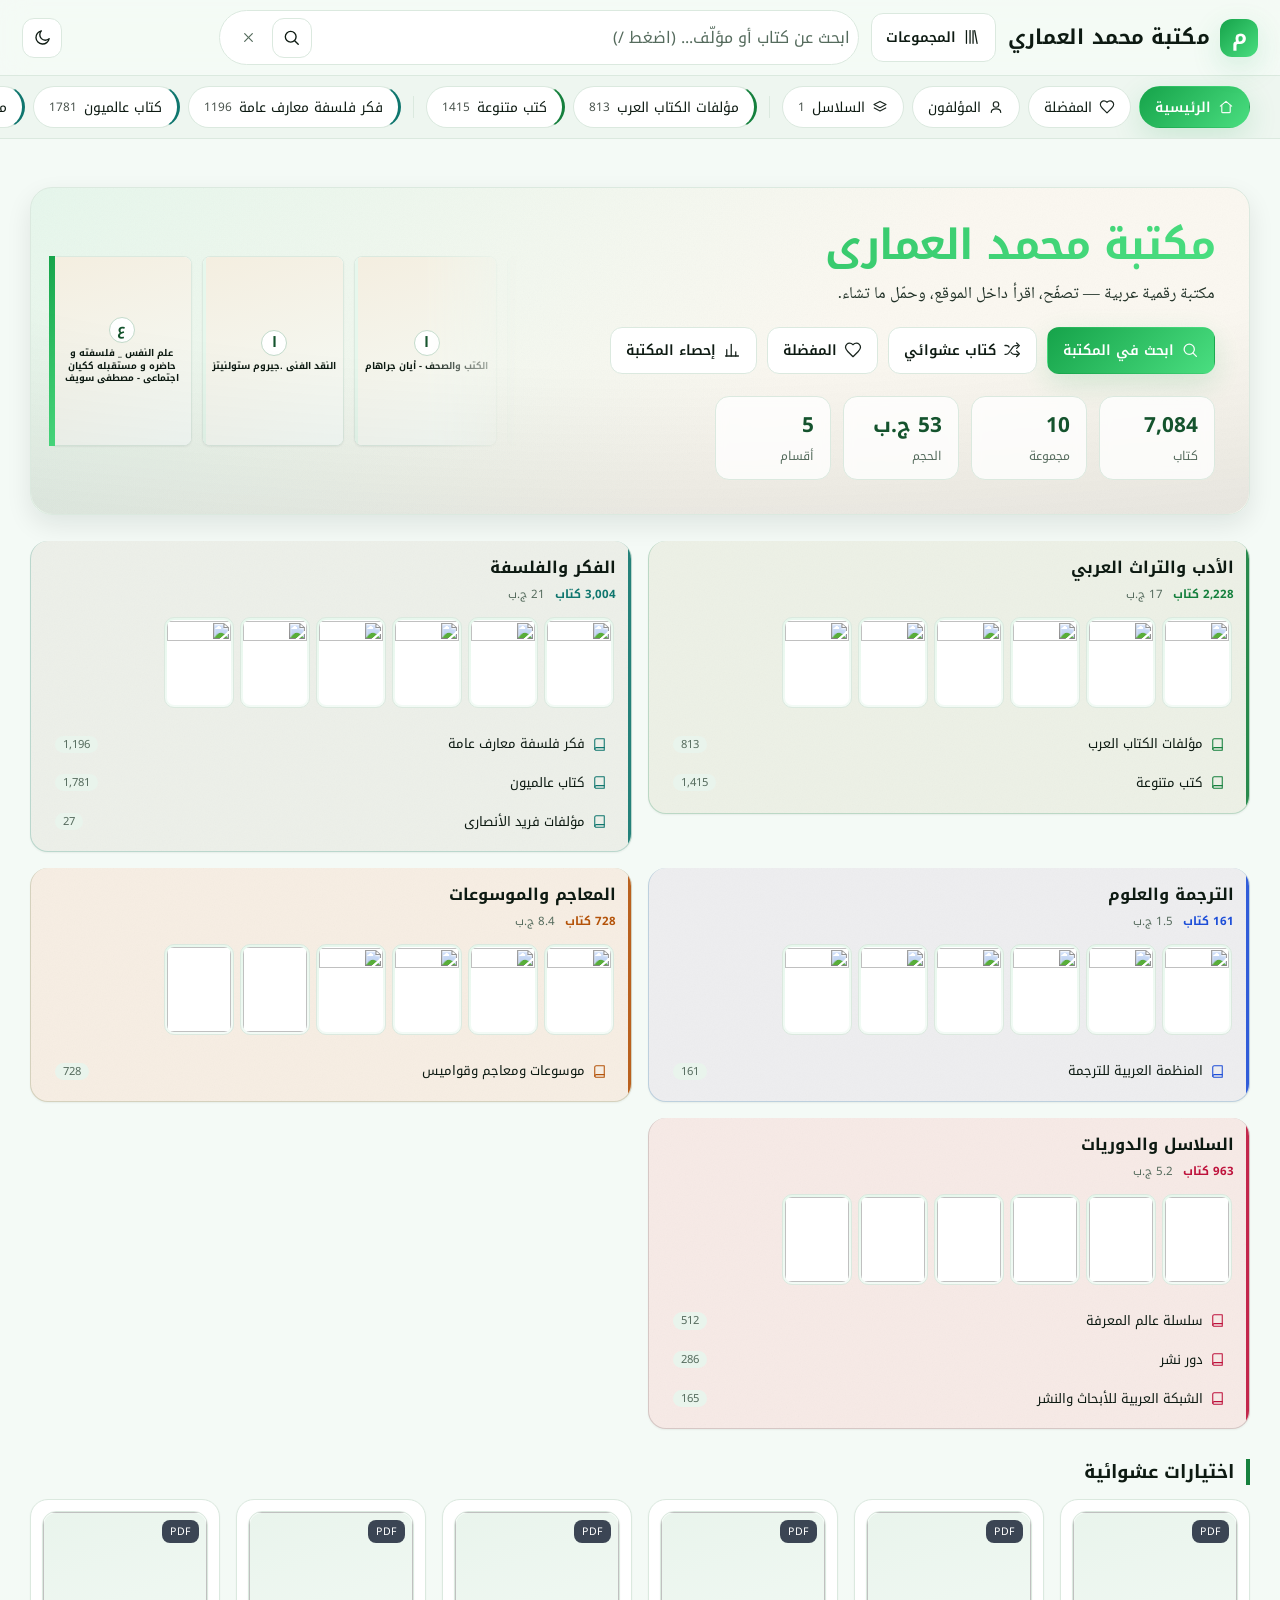
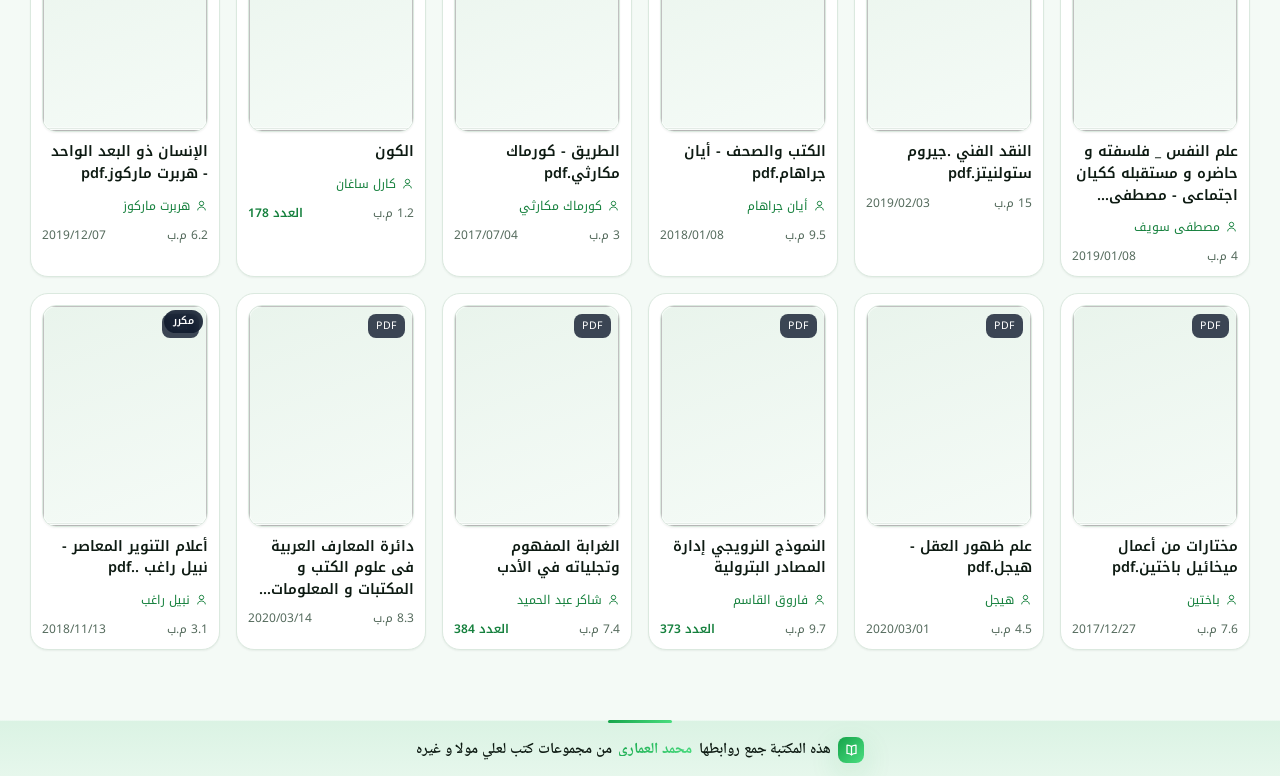
==== commit 49f9b97c: "pages: rebuild with v43 assets" ====
--- a/docs/index.html
+++ b/docs/index.html
@@ -10,7 +10,7 @@
 <link rel="manifest" href="manifest.webmanifest">
 <link rel="icon" href="img/favicon.svg" type="image/svg+xml">
 <link rel="stylesheet" href="fonts/fonts.css">
-<link rel="stylesheet" href="css/app.css?v=42">
+<link rel="stylesheet" href="css/app.css?v=43">
 </head>
 <body>
 
@@ -164,7 +164,7 @@
 
 <div class="toast" id="toast" hidden></div>
 
-<script type="module" src="js/app.js?v=42"></script>
+<script type="module" src="js/app.js?v=43"></script>
 <script>
 /* تسجيل عامل الخدمة: تشغيل بلا شبكة. أي فشل يُرسَل لسجل السيرفر ولا يظهر في الصفحة. */
 if ('serviceWorker' in navigator && location.protocol.indexOf('http') === 0) {
